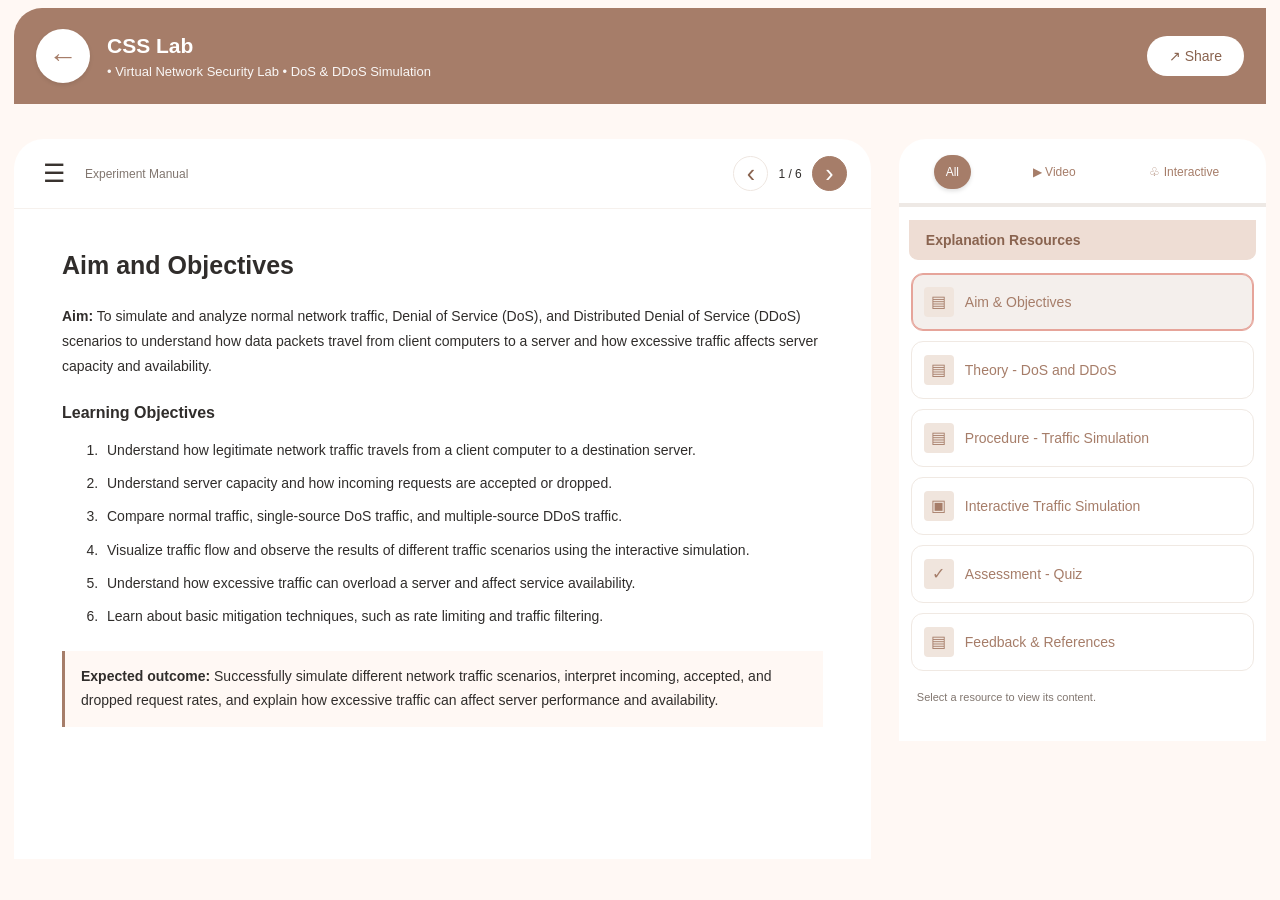
==== frontend/index.html @ 42a23e89 "feat: add DDoS protection simulation and backend testing suite" ====
<!DOCTYPE html>
<html lang="en">
<head>
    <meta charset="UTF-8">
    <meta name="viewport" content="width=device-width, initial-scale=1.0">
    <title>DoS & DDoS | Computer Science Lab Manual</title>
    <link rel="stylesheet" href="style.css">
    <script src="script.js" defer></script>
</head>
<body>
<header class="topbar">
    <button class="back-button" id="backButton" aria-label="Back">←</button>
    <div class="brand">
        <h1>CSS Lab</h1>
        <p>• Virtual Network Security Lab • DoS & DDoS Simulation</p>
    </div>
    <button class="share-button" id="shareButton">↗ Share</button>
</header>

<main class="workspace">
    <section class="viewer">
        <div class="toolbar">
            <button id="menuButton" class="tool-button" aria-label="Toggle contents">☰</button>
            <span class="viewer-label">Experiment Manual</span>
            <div class="toolbar-actions">
                <button id="prevButton" class="circle-button" aria-label="Previous resource">‹</button>
                <span id="pageNumber">1 / 6</span>
                <button id="nextButton" class="circle-button next" aria-label="Next resource">›</button>
            </div>
        </div>

        <div class="lesson-content" id="lessonContent">
            
                
<article class="lesson active" id="aim" data-title="Aim & Objectives">
    

    <h2>Aim and Objectives</h2>

    <p>
        <strong>Aim:</strong> To simulate and analyze normal network traffic,
        Denial of Service (DoS), and Distributed Denial of Service (DDoS)
        scenarios to understand how data packets travel from client computers
        to a server and how excessive traffic affects server capacity and
        availability.
    </p>

    <h3>Learning Objectives</h3>

    <ol>
        <li>
            Understand how legitimate network traffic travels from a client
            computer to a destination server.
        </li>
        <li>
            Understand server capacity and how incoming requests are accepted
            or dropped.
        </li>
        <li>
            Compare normal traffic, single-source DoS traffic, and
            multiple-source DDoS traffic.
        </li>
        <li>
            Visualize traffic flow and observe the results of different
            traffic scenarios using the interactive simulation.
        </li>
        <li>
            Understand how excessive traffic can overload a server and affect
            service availability.
        </li>
        <li>
            Learn about basic mitigation techniques, such as rate limiting
            and traffic filtering.
        </li>
    </ol>

    <div class="info-box">
        <strong>Expected outcome:</strong>
        Successfully simulate different network traffic scenarios, interpret
        incoming, accepted, and dropped request rates, and explain how
        excessive traffic can affect server performance and availability.
    </div>
</article>


           
<article class="lesson" id="theory" data-title="Theory">
    <p class="section-label">EXPERIMENT 02</p>
    <h2>Theory</h2>

    <h3>1. Network Traffic and Server Capacity</h3>
    <p>
        Network traffic refers to the data and requests exchanged between
        devices over a network. In this experiment, a client computer sends
        requests to a destination server. The server processes incoming
        requests according to its available capacity, measured in requests
        per second (req/sec).
    </p>

    <h3>2. Normal Traffic</h3>
    <p>
        Normal traffic consists of legitimate requests sent by users or client
        devices. These requests travel through the network to the destination
        server. When the incoming request rate remains within the server's
        configured capacity, all requests are accepted in this simplified
        model.
    </p>

    <h3>3. Denial of Service (DoS)</h3>
    <p>
        A Denial of Service (DoS) scenario involves a single simulated source
        generating excessive requests towards a target server. When legitimate
        and attack traffic exceed the server's capacity, some requests are
        dropped. This can reduce the availability of services for legitimate
        users.
    </p>

    <h3>4. Distributed Denial of Service (DDoS)</h3>
    <p>
        A Distributed Denial of Service (DDoS) scenario involves multiple
        sources sending requests towards the same target server. Their
        combined traffic can overwhelm the server's available capacity.
        Unlike the single-source DoS scenario, the traffic originates from
        several simulated sources.
    </p>

    <h3>5. Traffic Flow in the Simulation</h3>
    <p>
        The visual simulation represents traffic moving from client devices
        towards a destination server. In the normal scenario, legitimate
        traffic travels through the network switch to the server. In the DoS
        and DDoS scenarios, additional simulated traffic is introduced to
        demonstrate how the server handles the combined request load.
    </p>

    <h3>6. Traffic Calculation</h3>
    <p>
        The simulation uses the following formulas to calculate the server's
        response to incoming traffic:
    </p>

    <div class="formula">
        Incoming Traffic = Legitimate Traffic + Attack Traffic
    </div>

    <div class="formula">
        Accepted Requests = min(Incoming Traffic, Server Capacity)
    </div>

    <div class="formula">
        Dropped Requests = Incoming Traffic − Accepted Requests
    </div>

    <h3>7. Example Calculation</h3>
    <p>
        Suppose legitimate traffic is 20 requests/sec, attack traffic is
        120 requests/sec, and server capacity is 100 requests/sec.
    </p>

    <div class="formula">
        Incoming = 20 + 120 = 140 requests/sec
    </div>

    <div class="formula">
        Accepted = min(140, 100) = 100 requests/sec
    </div>

    <div class="formula">
        Dropped = 140 − 100 = 40 requests/sec
    </div>

    <div class="info-box">
        <strong>Observation:</strong>
        When incoming traffic exceeds the configured server capacity,
        the model accepts requests up to that capacity and drops the
        remaining requests. This illustrates how excessive traffic can
        affect service availability.
    </div>

    <p class="muted">
        This is an educational mathematical and visual simulation. It does
        not transmit real network packets or generate actual DoS/DDoS attacks.
    </p>
</article>

           
<article class="lesson" id="procedure" data-title="Procedure">
    <p class="section-label">EXPERIMENT 03</p>
    <h2>Procedure</h2>

    <h3>Steps to Perform the Experiment</h3>

    <ol>
        <li>
            Open the Interactive Simulation section of the virtual lab.
        </li>
        <li>
            Enter the legitimate traffic rate and server capacity in
            requests per second.
        </li>
        <li>
            Select a scenario: Normal, DoS, or DDoS.
        </li>
        <li>
            For DoS, configure the attack request rate. For DDoS, configure
            the number of simulated sources and the request rate per source.
        </li>
        <li>
            Click <strong>Run Simulation</strong> to execute the selected
            scenario.
        </li>
        <li>
            Observe the visual representation of traffic travelling from
            the client or simulated sources towards the destination server.
        </li>
        <li>
            Examine the incoming, accepted, and dropped request rates,
            along with the server status and capacity.
        </li>
        <li>
            Repeat the experiment with different input values and compare
            the results for all three scenarios.
        </li>
        <li>
            Complete the assessment to check your understanding of network
            traffic and server capacity.
        </li>
    </ol>

    <div class="info-box">
        <strong>Suggested starting values:</strong>
        Set legitimate traffic to 20 requests/sec and server capacity to
        100 requests/sec. For Normal traffic, the expected result is
        20 incoming, 20 accepted, and 0 dropped requests per second.
    </div>

    <h3>Expected Results</h3>

    <ul>
        <li>
            <strong>Normal:</strong> When incoming traffic is within capacity,
            all requests are accepted.
        </li>
        <li>
            <strong>DoS:</strong> Additional traffic from one simulated
            source may exceed capacity, causing requests to be dropped.
        </li>
        <li>
            <strong>DDoS:</strong> Traffic from multiple simulated sources
            is combined and may exceed the server's capacity.
        </li>
    </ul>

    <p class="muted">
        Note: This procedure uses a mathematical and visual simulation.
        It does not generate real attack traffic or transmit actual packets
        between physical computers.
    </p>
</article>

              


            
            <article class="lesson" id="simulation" data-title="Interactive Simulation">
                
                <h2>Interactive Simulation</h2>
                <p>Change the inputs, select a scenario and observe how
                the traffic load affects the server.</p>

                <div class="input-grid">
                    <label>Legitimate traffic (req/sec)
                        <input id="legitimateRate" type="number" min="0"
                               max="100000" value="20">
                    </label>
                    <label>Server capacity (req/sec)
                        <input id="capacity" type="number" min="1"
                               max="100000" value="100">
                    </label>
                    <label>DoS attack rate (req/sec)
                        <input id="dosRate" type="number" min="0"
                               max="100000" value="120">
                    </label>
                    <label>DDoS source count
                        <input id="attackerCount" type="number" min="0"
                               max="1000" value="5">
                    </label>
                    <label>Rate per source (req/sec)
                        <input id="ratePerSource" type="number" min="0"
                               max="100000" value="40">
                    </label>
                    <label id="protectionLabel">Rate Limit Protection
                        <span style="display:flex; align-items:center; gap:8px; margin-top:8px;">
                            <input id="protectionEnabled" type="checkbox" style="width:auto; cursor:pointer;">
                            <span style="font-size:12px; font-weight:normal;">Enable per-source filter</span>
                        </span>
                    </label>
                    <label id="perSourceLimitGroup" style="display:none;">Per-source limit (req/sec)
                        <input id="perSourceLimit" type="number" min="0"
                               max="100000" value="10">
                    </label>
                </div>

                <p class="field-heading">Choose a scenario</p>
                <div class="scenario-buttons">
                    <button class="scenario active" data-scenario="normal">Normal</button>
                    <button class="scenario" data-scenario="dos">DoS</button>
                    <button class="scenario" data-scenario="ddos">DDoS</button>
                </div>

                <button id="runSimulation" class="primary-button">
                    Run Simulation
                </button>
                <p id="message" class="message" role="status" aria-live="polite">
                    Ready to run the simulation.
                </p>

                <div class="result-grid">
                    <div class="result-card">
                        <p>Incoming</p>
                        <strong id="incoming">20</strong>
                        <small>requests/sec</small>
                    </div>
                    <div class="result-card">
                        <p>Accepted</p>
                        <strong id="accepted">20</strong>
                        <small>requests/sec</small>
                    </div>
                    <div class="result-card">
                        <p>Dropped</p>
                        <strong id="dropped">0</strong>
                        <small>requests/sec</small>
                    </div>
                    <div class="result-card" id="blockedCard">
                        <p>Blocked</p>
                        <strong id="blocked">0</strong>
                        <small>requests/sec</small>
                    </div>
                </div>

                <div class="status-line">
                    <span>Server status</span>
                    <strong id="status" class="status normal">Normal</strong>
                </div>

                <div class="chart-row">
                    <span>Incoming</span>
                    <div class="bar-track"><div id="incomingBar" class="bar incoming-bar"></div></div>
                    <strong id="incomingLabel">20</strong>
                </div>
                <div class="chart-row">
                    <span>Accepted</span>
                    <div class="bar-track"><div id="acceptedBar" class="bar accepted-bar"></div></div>
                    <strong id="acceptedLabel">20</strong>
                </div>
                <div class="chart-row">
                    <span>Dropped</span>
                    <div class="bar-track"><div id="droppedBar" class="bar dropped-bar"></div></div>
                    <strong id="droppedLabel">0</strong>
                </div>
                <div class="chart-row" id="blockedChartRow">
                    <span>Blocked</span>
                    <div class="bar-track"><div id="blockedBar" class="bar blocked-bar"></div></div>
                    <strong id="blockedLabel">0</strong>
                </div>

                <div id="explanation" class="info-box">
                    All incoming requests fit within the configured capacity.
                </div>
                
<div class="traffic-visualization" id="trafficVisualization" hidden>
    <div class="traffic-visual-heading">
        <div>
            <h3 id="visualTitle">Normal Traffic: Client-to-Server Transfer</h3>
            <p id="visualDescription">Run the simulation to visualize the traffic flow.</p>
        </div>
        <span class="visual-live-label">SIMULATION OUTPUT</span>
    </div>

    <div class="traffic-topology" id="trafficTopology" aria-live="polite"></div>

    <div class="visual-metrics">
        <div>
            <span>Incoming</span>
            <strong id="visualIncoming">0</strong>
            <small>requests/sec</small>
        </div>
        <div>
            <span>Accepted</span>
            <strong id="visualAccepted">0</strong>
            <small>requests/sec</small>
        </div>
        <div>
            <span>Dropped</span>
            <strong id="visualDropped">0</strong>
            <small>requests/sec</small>
        </div>
        <div>
            <span>Blocked</span>
            <strong id="visualBlocked">0</strong>
            <small>requests/sec</small>
        </div>
        <div>
            <span>Capacity</span>
            <strong id="visualCapacity">0</strong>
            <small>requests/sec</small>
        </div>
    </div>

    <p class="visual-status" id="visualStatus" role="status">
        Run the simulation to see the results.
    </p>
</div>

                <p class="muted">Educational simulation only. No real attack
                traffic is generated. Attack settings are illustrative sample data.</p>
            </article>

            <article class="lesson" id="assessment" data-title="Assessment">
                
                <h2>Assessment</h2>
                <p>Answer all three questions and submit your responses.</p>

                
<form id="quizForm">
    <fieldset>
        <legend>1. What happens when incoming traffic exceeds server capacity?</legend>
        <label><input type="radio" name="q1" value="a" required> All requests are accepted</label>
        <label><input type="radio" name="q1" value="b"> Some requests are dropped</label>
        <label><input type="radio" name="q1" value="c"> Capacity automatically doubles</label>
    </fieldset>

    <fieldset>
        <legend>2. What distinguishes DDoS from a single-source DoS?</legend>
        <label><input type="radio" name="q2" value="a" required> It never affects capacity</label>
        <label><input type="radio" name="q2" value="b"> Traffic comes from multiple sources</label>
        <label><input type="radio" name="q2" value="c"> It always has zero dropped requests</label>
    </fieldset>

    <fieldset>
        <legend>3. Incoming traffic is 140 req/sec and capacity is 100 req/sec. How many requests are dropped?</legend>
        <label><input type="radio" name="q3" value="a" required> 100</label>
        <label><input type="radio" name="q3" value="b"> 40</label>
        <label><input type="radio" name="q3" value="c"> 240</label>
    </fieldset>

    <fieldset>
        <legend>4. What is normal network traffic?</legend>
        <label><input type="radio" name="q4" value="a" required> Legitimate requests sent by users or client devices</label>
        <label><input type="radio" name="q4" value="b"> Traffic generated only by attackers</label>
        <label><input type="radio" name="q4" value="c"> Traffic that always overloads a server</label>
    </fieldset>

    <fieldset>
        <legend>5. In a DoS scenario, how many attack sources are simulated?</legend>
        <label><input type="radio" name="q5" value="a" required> Multiple independent sources</label>
        <label><input type="radio" name="q5" value="b"> No attack sources</label>
        <label><input type="radio" name="q5" value="c"> One attack source</label>
    </fieldset>

    <fieldset>
        <legend>6. What does server capacity represent in this experiment?</legend>
        <label><input type="radio" name="q6" value="a" required> The number of computers in the network</label>
        <label><input type="radio" name="q6" value="b"> The maximum request rate the model can accept</label>
        <label><input type="radio" name="q6" value="c"> The number of attack sources</label>
    </fieldset>

    <fieldset>
        <legend>7. Legitimate traffic is 30 req/sec, attack traffic is 50 req/sec, and capacity is 100 req/sec. How many requests are accepted?</legend>
        <label><input type="radio" name="q7" value="a" required> 50</label>
        <label><input type="radio" name="q7" value="b"> 80</label>
        <label><input type="radio" name="q7" value="c"> 100</label>
    </fieldset>

    <fieldset>
        <legend>8. Five simulated DDoS sources each generate 40 req/sec. What is their combined attack traffic?</legend>
        <label><input type="radio" name="q8" value="a" required> 45 req/sec</label>
        <label><input type="radio" name="q8" value="b"> 200 req/sec</label>
        <label><input type="radio" name="q8" value="c"> 40 req/sec</label>
    </fieldset>

    <fieldset>
        <legend>9. What is the purpose of rate limiting?</legend>
        <label><input type="radio" name="q9" value="a" required> To restrict requests to a configured rate</label>
        <label><input type="radio" name="q9" value="b"> To increase every request rate without limits</label>
        <label><input type="radio" name="q9" value="c"> To create more attack sources</label>
    </fieldset>

    <fieldset>
        <legend>10. What does the visual simulation demonstrate?</legend>
        <label><input type="radio" name="q10" value="a" required> Real attacks against an external server</label>
        <label><input type="radio" name="q10" value="b"> Actual packet transmission between physical computers</label>
        <label><input type="radio" name="q10" value="c"> A simulated representation of traffic flow and server capacity</label>
    </fieldset>

    <button class="primary-button" type="submit">Submit Assessment</button>
</form>

<p id="quizResult" class="message" role="status" aria-live="polite"></p>
</article>


            
<article class="lesson" id="feedback" data-title="Feedback & References">
    <p class="section-label">EXPERIMENT 06</p>
    <h2>Feedback and References</h2>

    <p>
        Share your experience with this virtual lab. Your feedback can help
        identify areas for improvement in the content, interface, and simulation.
    </p>

    <form id="feedbackForm">
        <label for="rating">How would you rate this experiment?</label>
        <select id="rating" name="rating" required>
            <option value="">Choose a rating</option>
            <option value="5">5 — Very useful</option>
            <option value="4">4 — Useful</option>
            <option value="3">3 — Average</option>
            <option value="2">2 — Needs improvement</option>
            <option value="1">1 — Not useful</option>
        </select>

        <label for="feedbackCategory">What would you like to give feedback about?</label>
        <select id="feedbackCategory" name="feedbackCategory">
            <option value="overall">Overall experience</option>
            <option value="content">Theory and learning content</option>
            <option value="simulation">Interactive simulation</option>
            <option value="interface">Website interface and navigation</option>
            <option value="assessment">Assessment and quiz</option>
        </select>

        <label for="comments">Comments or suggestions</label>
        <textarea
            id="comments"
            name="comments"
            rows="4"
            maxlength="1000"
            placeholder="Tell us what worked well or what could be improved..."
        ></textarea>

        <button class="primary-button" type="submit">
            Submit Feedback
        </button>
    </form>

    <p id="feedbackResult" class="message" role="status" aria-live="polite"></p>

    <h3>References</h3>
    <ul>
        <li>Virtual Lab Development Guidelines, CSS TH ISE, October 2026.</li>
        <li>Simulation formulas and expected outputs documented in this module.</li>
        <li>
            <a href="https://www.cloudflare.com/learning/ddos/what-is-a-ddos-attack/"
               target="_blank" rel="noopener noreferrer">
                Cloudflare Learning Center — What is a DDoS attack?
            </a>
        </li>
        <li>
            <a href="https://www.cloudflare.com/learning/bots/what-is-rate-limiting/"
               target="_blank" rel="noopener noreferrer">
                Cloudflare Learning Center — What is rate limiting?
            </a>
        </li>
    </ul>

    <p class="muted">
        Feedback is demonstrated locally in your browser and is not permanently
        stored or sent to a server.
    </p>
</article>

        </div>
    </section>

    <aside class="resources" id="resourcesPanel">
        <div class="resource-tabs">
            <button class="resource-tab active" data-tab="all">All</button>
            <button class="resource-tab" data-tab="video">▶ Video</button>
            <button class="resource-tab" data-tab="interactive">♧ Interactive</button>
        </div>
        <div class="resource-heading">Explanation Resources</div>
        <div id="resourceList" class="resource-list"></div>
        <p class="resource-note">Select a resource to view its content.</p>
    </aside>
</main>
</body>
</html>
---- frontend/style.css ----
:root {
    --brown: #a67d69;
    --brown-dark: #89634f;
    --cream: #fff8f4;
    --cream-deep: #eeddd4;
    --white: #ffffff;
    --text: #302d2b;
    --muted: #81766f;
    --border: #eee6e0;
    --selected: #f4efec;
}

* { box-sizing: border-box; }

html { scroll-behavior: smooth; }

body {
    margin: 0;
    background: var(--cream);
    color: var(--text);
    font-family: Arial, Helvetica, sans-serif;
    font-size: 14px;
}

button, input, select, textarea { font: inherit; }
button { cursor: pointer; }
button:focus-visible, a:focus-visible, input:focus-visible,
select:focus-visible, textarea:focus-visible {
    outline: 2px solid var(--brown-dark);
    outline-offset: 2px;
}

.topbar {
    min-height: 96px;
    margin: 8px 14px 0;
    padding: 15px 22px;
    border-radius: 28px 0 0 0;
    background: var(--brown);
    color: white;
    display: flex;
    align-items: center;
    gap: 17px;
}

.back-button {
    flex-shrink: 0;
    width: 54px;
    height: 54px;
    border: 0;
    border-radius: 50%;
    background: white;
    color: var(--brown);
    font-size: 29px;
    box-shadow: 0 2px 4px #00000018;
}

.brand { flex: 1; min-width: 0; }
.brand h1 { margin: 0 0 6px; font-size: 21px; }
.brand p { margin: 0; font-size: 13px; opacity: .94; }

.share-button {
    border: 0;
    border-radius: 24px;
    padding: 12px 22px;
    background: white;
    color: var(--brown-dark);
    white-space: nowrap;
}

.workspace {
    display: grid;
    grid-template-columns: minmax(0, 2.1fr) minmax(270px, .9fr);
    gap: 28px;
    padding: 35px 14px 20px;
    align-items: start;
}

.viewer {
    min-width: 0;
    background: white;
    border-radius: 30px 30px 0 0;
    overflow: hidden;
}

.toolbar {
    min-height: 70px;
    display: flex;
    align-items: center;
    gap: 15px;
    padding: 12px 24px;
    border-bottom: 1px solid #f6f1ed;
}

.tool-button {
    border: 0;
    background: white;
    font-size: 25px;
    color: #39332f;
    padding: 5px;
}

.viewer-label {
    flex: 1;
    font-size: 12px;
    color: var(--muted);
}

.toolbar-actions {
    display: flex;
    align-items: center;
    gap: 10px;
    font-size: 12px;
}

.circle-button {
    width: 35px;
    height: 35px;
    border: 1px solid var(--border);
    background: white;
    color: var(--brown-dark);
    border-radius: 50%;
    font-size: 25px;
    line-height: 1;
}

.circle-button.next {
    color: white;
    background: var(--brown);
    border-color: var(--brown);
}

.lesson-content {
    padding: 28px clamp(20px, 4vw, 48px) 45px;
    min-height: 650px;
}

.lesson { display: none; }
.lesson.active { display: block; }

.section-label {
    margin-top: 4px;
    color: var(--brown);
    font-size: 10px;
    letter-spacing: 1.6px;
    font-weight: bold;
}

.lesson h2 {
    font-size: 25px;
    line-height: 1.3;
    margin: 12px 0 22px;
}

.lesson h3 {
    font-size: 16px;
    margin-top: 25px;
}

.lesson p, .lesson li {
    line-height: 1.8;
    font-size: 14px;
}

.lesson li { padding-left: 5px; margin: 8px 0; }

.formula {
    padding: 13px 15px;
    margin: 12px 0;
    border-left: 3px solid var(--brown);
    border-radius: 4px;
    background: var(--cream);
    overflow-wrap: anywhere;
}

.info-box {
    background: var(--cream);
    border-left: 3px solid var(--brown);
    padding: 14px 16px;
    margin: 22px 0;
    line-height: 1.7;
}

.muted, .message {
    color: var(--muted);
    font-size: 12px;
    line-height: 1.6;
}

.input-grid {
    display: grid;
    grid-template-columns: repeat(2, minmax(0, 1fr));
    gap: 14px;
    margin: 20px 0;
}

.input-grid label, #feedbackForm label {
    display: flex;
    flex-direction: column;
    gap: 7px;
    font-size: 12px;
    font-weight: 600;
}

input[type="number"], select, textarea {
    width: 100%;
    min-width: 0;
    border: 1px solid var(--border);
    border-radius: 6px;
    padding: 10px;
    background: white;
    color: var(--text);
}

.field-heading { font-weight: bold; margin-top: 22px; }

.scenario-buttons {
    display: flex;
    flex-wrap: wrap;
    gap: 9px;
}

.scenario {
    padding: 10px 17px;
    border: 1px solid var(--border);
    border-radius: 7px;
    background: white;
}

.scenario.active {
    background: var(--cream-deep);
    border-color: var(--brown);
    color: var(--brown-dark);
}

.primary-button {
    display: block;
    width: 100%;
    padding: 13px 18px;
    margin-top: 18px;
    border: 0;
    border-radius: 7px;
    background: var(--brown);
    color: white;
    font-weight: bold;
}

.primary-button:hover { background: var(--brown-dark); }

.result-grid {
    display: grid;
    grid-template-columns: repeat(auto-fit, minmax(130px, 1fr));
    gap: 10px;
    margin: 25px 0;
}

.result-card {
    min-width: 0;
    padding: 13px;
    background: #fffaf7;
    border: 1px solid var(--border);
    border-radius: 9px;
}

.result-card p { color: var(--muted); font-size: 11px; margin: 0 0 8px; }
.result-card strong { display: block; font-size: clamp(20px, 3vw, 29px); overflow-wrap: anywhere; }
.result-card small { color: var(--muted); font-size: 10px; }

.status-line {
    display: flex;
    align-items: center;
    justify-content: space-between;
    gap: 12px;
    margin: 20px 0;
}

.status {
    padding: 6px 12px;
    border-radius: 20px;
    font-size: 11px;
    background: #eee9e5;
}
.status.normal { color: #456c50; background: #e7efe8; }
.status.overloaded { color: #984f43; background: #f6e5e1; }

.chart-row {
    display: grid;
    grid-template-columns: 64px minmax(0, 1fr) 35px;
    align-items: center;
    gap: 9px;
    margin: 20px 0;
    font-size: 11px;
}
.chart-row strong { text-align: right; }

.bar-track {
    height: 12px;
    background: #f0eae5;
    border-radius: 12px;
    overflow: hidden;
}
.bar { width: 0; height: 100%; transition: width .3s ease; }
.incoming-bar { background: #b28a73; }
.accepted-bar { background: #78917a; }
.dropped-bar { background: #c58b7c; }
.blocked-bar { background: #d97706; }

fieldset {
    border: 1px solid var(--border);
    border-radius: 8px;
    margin: 18px 0;
    padding: 14px;
}
legend { font-weight: bold; line-height: 1.6; }
fieldset label {
    display: flex;
    gap: 9px;
    margin: 12px 0;
    line-height: 1.6;
}

#feedbackForm { display: grid; gap: 16px; }
#feedbackForm .primary-button { margin-top: 0; }

.resources {
    position: sticky;
    top: 12px;
    min-width: 0;
    padding: 16px 0;
    background: white;
    border-radius: 27px 27px 0 0;
}

.resource-tabs {
    display: flex;
    align-items: center;
    justify-content: space-around;
    gap: 4px;
    padding: 0 12px 14px;
    border-bottom: 4px solid #eee9e5;
}

.resource-tab {
    border: 0;
    background: transparent;
    color: var(--brown);
    padding: 10px 12px;
    border-radius: 22px;
    white-space: nowrap;
    font-size: 12px;
}

.resource-tab.active {
    background: var(--brown);
    color: white;
    box-shadow: 0 2px 4px #00000020;
}

.resource-heading {
    background: var(--cream-deep);
    color: var(--brown-dark);
    padding: 12px 17px;
    margin: 13px 10px;
    border-radius: 0 0 9px 9px;
    font-weight: bold;
}

.resource-list { padding: 0 12px; }

.resource-item {
    display: flex;
    align-items: center;
    gap: 11px;
    width: 100%;
    text-align: left;
    padding: 13px 12px;
    margin: 10px 0;
    border: 1px solid #f0e9e3;
    border-radius: 12px;
    background: white;
    color: var(--brown);
    line-height: 1.5;
}

.resource-item .resource-icon {
    display: grid;
    place-items: center;
    flex-shrink: 0;
    width: 30px;
    height: 30px;
    background: #f0e5dd;
    border-radius: 4px;
    font-size: 16px;
}

.resource-item.active {
    background: var(--selected);
    border-color: #e6a49a;
    box-shadow: inset 0 0 0 1px #e6a49a;
}

.resource-note {
    margin: 18px;
    color: var(--muted);
    font-size: 11px;
    line-height: 1.6;
}

body.menu-collapsed .workspace {
    grid-template-columns: minmax(0, 1fr);
}
body.menu-collapsed .resources { display: none; }

@media (max-width: 850px) {
    .workspace { grid-template-columns: minmax(0, 1fr); gap: 20px; }
    .resources { position: static; }
    .resource-list { display: grid; grid-template-columns: repeat(2, minmax(0, 1fr)); gap: 5px 10px; }
}

@media (max-width: 520px) {
    .topbar { margin: 5px 6px 0; padding: 12px; gap: 10px; }
    .back-button { width: 40px; height: 40px; font-size: 23px; }
    .brand h1 { font-size: 15px; }
    .brand p { font-size: 10px; }
    .share-button { padding: 9px; font-size: 11px; }
    .workspace { padding: 18px 6px; }
    .toolbar { padding: 10px 12px; gap: 8px; }
    .viewer-label { font-size: 10px; }
    .toolbar-actions { gap: 5px; }
    .lesson-content { padding: 22px 16px; }
    .lesson h2 { font-size: 22px; }
    .input-grid { grid-template-columns: 1fr; }
    .result-grid { gap: 6px; }
    .result-card { padding: 9px; }
    .resource-list { grid-template-columns: 1fr; }
}

@media (prefers-reduced-motion: reduce) {
    html { scroll-behavior: auto; }
    .bar { transition: none; }
}

/* Run-triggered traffic visualization */
.traffic-visualization[hidden] {
    display: none !important;
}

.traffic-visualization {
    margin: 24px 0;
    padding: 22px;
    border: 1px solid #eee6e0;
    border-radius: 14px;
    background: #fff;
    animation: visualReveal 0.35s ease-out;
}

@keyframes visualReveal {
    from {
        opacity: 0;
        transform: translateY(8px);
    }
    to {
        opacity: 1;
        transform: translateY(0);
    }
}

.traffic-visual-heading {
    display: flex;
    align-items: flex-start;
    justify-content: space-between;
    gap: 16px;
    margin-bottom: 20px;
}

.traffic-visual-heading h3 {
    margin: 0 0 7px;
    color: #302d2b;
}

.traffic-visual-heading p {
    margin: 0;
    color: #81766f;
    font-size: 14px;
    line-height: 1.5;
}

.visual-live-label {
    flex-shrink: 0;
    padding: 6px 9px;
    border-radius: 6px;
    background: #f4efec;
    color: #89634f;
    font-size: 10px;
    font-weight: 700;
    letter-spacing: 0.06em;
}

.traffic-topology {
    display: flex;
    flex-direction: column;
    gap: 14px;
    padding: 18px;
    background: #fff8f4;
    border-radius: 12px;
}

.topology-row {
    display: flex;
    align-items: center;
    justify-content: center;
    gap: 12px;
    flex-wrap: wrap;
}

.topology-node {
    min-width: 112px;
    padding: 12px 14px;
    text-align: center;
    border: 1px solid #ead8cd;
    border-radius: 11px;
    background: #fff;
    color: #302d2b;
}

.topology-node .node-icon {
    display: block;
    font-size: 25px;
    margin-bottom: 5px;
}

.topology-node strong {
    display: block;
    font-size: 13px;
}

.topology-node small {
    display: block;
    margin-top: 5px;
    color: #81766f;
    font-size: 11px;
}

.topology-arrow {
    display: flex;
    align-items: center;
    justify-content: center;
    gap: 6px;
    color: #89634f;
    font-size: 12px;
    min-width: 60px;
}

.arrow-line {
    width: 45px;
    height: 3px;
    background: #d8c3b7;
    position: relative;
    border-radius: 4px;
}

.arrow-line::after {
    content: "";
    position: absolute;
    right: -1px;
    top: -4px;
    border-left: 8px solid #a67d69;
    border-top: 5px solid transparent;
    border-bottom: 5px solid transparent;
}

.moving-packet {
    position: absolute;
    left: 0;
    top: -4px;
    width: 10px;
    height: 10px;
    border-radius: 50%;
    background: #a67d69;
    opacity: 0;
}

.traffic-visualization.is-running .moving-packet {
    animation: movePacket 1s ease-in-out infinite;
}

@keyframes movePacket {
    0% {
        left: 0;
        opacity: 0;
    }
    20% {
        opacity: 1;
    }
    80% {
        opacity: 1;
    }
    100% {
        left: calc(100% - 10px);
        opacity: 0;
    }
}

.visual-metrics {
    display: grid;
    grid-template-columns: repeat(4, minmax(0, 1fr));
    gap: 10px;
    margin-top: 16px;
}

.visual-metrics > div {
    display: flex;
    flex-direction: column;
    gap: 5px;
    padding: 13px;
    background: #fffaf7;
    border: 1px solid #eee6e0;
    border-radius: 9px;
}

.visual-metrics span,
.visual-metrics small {
    color: #81766f;
    font-size: 12px;
}

.visual-metrics strong {
    color: #302d2b;
    font-size: 24px;
}

.visual-status {
    margin: 14px 0 0;
    padding: 12px 14px;
    border-left: 3px solid #a67d69;
    background: #fff8f4;
    color: #62564f;
    font-size: 13px;
    line-height: 1.5;
}

.topology-node.dropped-node {
    border-color: #c98b7d;
    background: #fff5f3;
}

.topology-node.server-node {
    border-color: #a67d69;
}

.arrow-line .moving-packet {
    position: absolute;
}
/* Quiz answer review */
#quizForm label.answer-correct {
    color: #2f6842;
    background: #eaf4ec;
    border: 1px solid #8db99a;
    border-radius: 6px;
    padding: 10px;
}

#quizForm label.answer-wrong {
    color: #a13f35;
    background: #fbeceb;
    border: 1px solid #d99b95;
    border-radius: 6px;
    padding: 10px;
}

.answer-feedback {
    display: block;
    margin-top: 5px;
    font-weight: bold;
}

@media (max-width: 650px) {
    .traffic-visual-heading {
        flex-direction: column;
    }

    .visual-metrics {
        grid-template-columns: repeat(2, minmax(0, 1fr));
    }

    .topology-row {
        flex-direction: column;
    }

    .topology-arrow {
        flex-direction: column;
    }

    .arrow-line {
        transform: rotate(90deg);
        margin: 10px 0;
    }
}
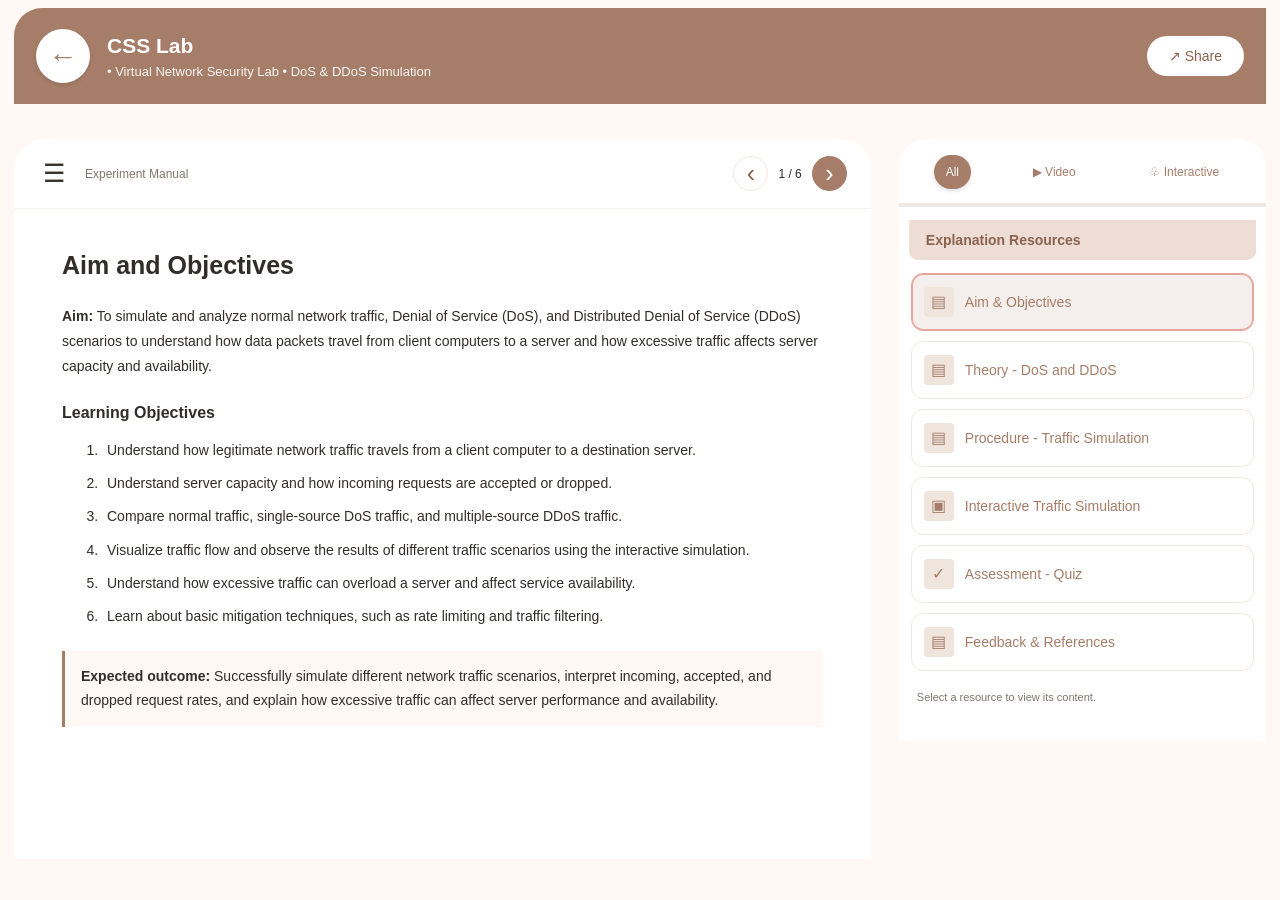
==== commit 234ba8d4: "Add live visualization for normal DoS and DDoS traffic" ====
--- a/frontend/index.html
+++ b/frontend/index.html
@@ -266,29 +266,35 @@
             <article class="lesson" id="simulation" data-title="Interactive Simulation">
                 
                 <h2>Interactive Simulation</h2>
-                <p>Change the inputs, select a scenario and observe how
-                the traffic load affects the server.</p>
+                <p>Change the inputs, select a scenario and press
+                <strong>Run Simulation</strong>. While the simulation is running,
+                any valid change you make updates the live demonstration automatically.</p>
 
                 <div class="input-grid">
-                    <label>Legitimate traffic (req/sec)
-                        <input id="legitimateRate" type="number" min="0"
-                               max="100000" value="20">
-                    </label>
-                    <label>Server capacity (req/sec)
-                        <input id="capacity" type="number" min="1"
-                               max="100000" value="100">
-                    </label>
-                    <label>DoS attack rate (req/sec)
-                        <input id="dosRate" type="number" min="0"
-                               max="100000" value="120">
-                    </label>
-                    <label>DDoS source count
-                        <input id="attackerCount" type="number" min="0"
-                               max="1000" value="5">
-                    </label>
-                    <label>Rate per source (req/sec)
-                        <input id="ratePerSource" type="number" min="0"
-                               max="100000" value="40">
+                    <label data-used-in="normal dos ddos">Legitimate traffic (req/sec)
+                        <input id="legitimateRate" type="number" min="0" step="1"
+                               max="100000" value="20" inputmode="numeric">
+                        <small class="field-hint">Requests per second sent by real users.</small>
+                    </label>
+                    <label data-used-in="normal dos ddos">Server capacity (req/sec)
+                        <input id="capacity" type="number" min="1" step="1"
+                               max="100000" value="100" inputmode="numeric">
+                        <small class="field-hint">Requests the server can process each second.</small>
+                    </label>
+                    <label data-used-in="dos">DoS attack rate (req/sec)
+                        <input id="dosRate" type="number" min="0" step="1"
+                               max="100000" value="120" inputmode="numeric">
+                        <small class="field-hint">DoS only: one attacking source sends this many req/sec.</small>
+                    </label>
+                    <label data-used-in="ddos">DDoS source count
+                        <input id="attackerCount" type="number" min="0" step="1"
+                               max="1000" value="5" inputmode="numeric">
+                        <small class="field-hint">DDoS only: number of attacking sources (whole number).</small>
+                    </label>
+                    <label data-used-in="ddos">Rate per source (req/sec)
+                        <input id="ratePerSource" type="number" min="0" step="1"
+                               max="100000" value="40" inputmode="numeric">
+                        <small class="field-hint">DDoS only: requests per second from each attacking source.</small>
                     </label>
                     <label id="protectionLabel">Rate Limit Protection
                         <span style="display:flex; align-items:center; gap:8px; margin-top:8px;">
@@ -297,8 +303,11 @@
                         </span>
                     </label>
                     <label id="perSourceLimitGroup" style="display:none;">Per-source limit (req/sec)
-                        <input id="perSourceLimit" type="number" min="0"
-                               max="100000" value="10">
+                        <input id="perSourceLimit" type="number" min="0" step="1"
+                               max="100000" value="10" inputmode="numeric">
+                        <small class="field-hint">Each source may send at most this many req/sec;
+                        anything above it is blocked. The rule only counts requests per
+                        source &mdash; it cannot tell which requests are malicious.</small>
                     </label>
                 </div>
 
@@ -312,9 +321,83 @@
                 <button id="runSimulation" class="primary-button">
                     Run Simulation
                 </button>
+
+                <div class="sim-controls" role="group" aria-label="Simulation playback controls">
+                    <button id="pauseButton" class="control-button" type="button" aria-pressed="false" disabled>&#9208; Pause</button>
+                    <button id="stepButton" class="control-button" type="button" disabled
+                            title="Advance one simulated second while paused">&#9197; Step 1 s</button>
+                    <button id="resetButton" class="control-button" type="button"
+                            title="Stop the simulation and restore the default values">&#8634; Reset</button>
+                    <label class="slow-toggle">
+                        <input id="slowMotion" type="checkbox">
+                        Slow animation (for explaining)
+                    </label>
+                    <span class="sim-clock" id="simClock">Simulation time: 0 s</span>
+                </div>
+
                 <p id="message" class="message" role="status" aria-live="polite">
                     Ready to run the simulation.
                 </p>
+
+                <section class="server-status-card" aria-labelledby="serverStatusHeading">
+                    <div class="status-card-header">
+                        <h3 id="serverStatusHeading">Server Status</h3>
+                        <div class="status-chips">
+                            <span class="chip scenario-chip" id="scenarioChip">Scenario: Normal</span>
+                            <span class="chip server-chip">Server:
+                                <strong id="status" class="status normal">Within capacity</strong>
+                            </span>
+                        </div>
+                    </div>
+
+                    <div class="scene-wrap" id="sceneWrap">
+                        <canvas id="trafficCanvas" role="img"
+                                aria-label="Live traffic diagram"></canvas>
+                        <div class="scene-overlay" id="sceneOverlay">
+                            Press <strong>Run Simulation</strong> to start the live demonstration.
+                        </div>
+                        <span class="paused-badge" id="pausedBadge" hidden>Paused</span>
+                    </div>
+                    <p class="scene-scale" id="sceneScale">
+                        Moving dots are representative requests, not one dot per request.
+                    </p>
+
+                    <ul class="legend" aria-label="Diagram legend">
+                        <li><span class="lg-dot legit" aria-hidden="true"></span>Legitimate request (round dot)</li>
+                        <li><span class="lg-dot attack" aria-hidden="true"></span>Attack request (diamond)</li>
+                        <li><span class="lg-path processed" aria-hidden="true"></span>To <strong>Processed</strong>: accepted by the server</li>
+                        <li><span class="lg-path dropped" aria-hidden="true"></span>To <strong>Dropped</strong>: over capacity</li>
+                        <li><span class="lg-path blocked" aria-hidden="true"></span>To <strong>Blocked</strong>: stopped by the protection rule</li>
+                    </ul>
+
+                    <div class="gauge-grid">
+                        <div class="gauge">
+                            <div class="gauge-head">
+                                <span>Processed load</span>
+                                <strong id="processedText">20 / 100 req/sec</strong>
+                            </div>
+                            <div class="gauge-track" aria-hidden="true">
+                                <div class="gauge-fill normal" id="processedFill"></div>
+                            </div>
+                            <small id="processedPct">20% of capacity in use (scale 0&ndash;100%)</small>
+                        </div>
+                        <div class="gauge">
+                            <div class="gauge-head">
+                                <span>Offered load (reaching the server)</span>
+                                <strong id="offeredText">20 req/sec &middot; 20%</strong>
+                            </div>
+                            <div class="gauge-track offered" aria-hidden="true">
+                                <div class="gauge-fill normal" id="offeredFill"></div>
+                                <span class="gauge-mark"><span>100%</span></span>
+                            </div>
+                            <small id="offeredNote">Scale 0&ndash;200% of capacity; the marker shows capacity.</small>
+                        </div>
+                    </div>
+
+                    <p class="status-summary" id="statusSummary">
+                        20 requests arrive each second. The server can process 100, so all 20 are processed.
+                    </p>
+                </section>
 
                 <div class="result-grid">
                     <div class="result-card">
@@ -323,7 +406,7 @@
                         <small>requests/sec</small>
                     </div>
                     <div class="result-card">
-                        <p>Accepted</p>
+                        <p>Accepted (processed)</p>
                         <strong id="accepted">20</strong>
                         <small>requests/sec</small>
                     </div>
@@ -337,81 +420,100 @@
                         <strong id="blocked">0</strong>
                         <small>requests/sec</small>
                     </div>
+                    <div class="result-card">
+                        <p>Legitimate processed</p>
+                        <strong id="legitServed">20</strong>
+                        <small id="legitServedNote">of 20 legitimate req/sec</small>
+                    </div>
                 </div>
-
-                <div class="status-line">
-                    <span>Server status</span>
-                    <strong id="status" class="status normal">Normal</strong>
+                <p class="equation" id="equationLine">20 incoming = 20 accepted + 0 dropped + 0 blocked</p>
+
+                <div class="bars-block">
+                    <div class="bars-head">
+                        <span>Request rates on one shared scale</span>
+                        <span id="barScaleLabel">Scale: 0 &ndash; 100 req/sec</span>
+                    </div>
+                    <div class="chart-row">
+                        <span>Incoming</span>
+                        <div class="bar-track"><div id="incomingBar" class="bar incoming-bar"></div><span class="cap-marker"></span></div>
+                        <strong id="incomingLabel">20</strong>
+                    </div>
+                    <div class="chart-row">
+                        <span>Accepted</span>
+                        <div class="bar-track"><div id="acceptedBar" class="bar accepted-bar"></div><span class="cap-marker"></span></div>
+                        <strong id="acceptedLabel">20</strong>
+                    </div>
+                    <div class="chart-row">
+                        <span>Dropped</span>
+                        <div class="bar-track"><div id="droppedBar" class="bar dropped-bar"></div><span class="cap-marker"></span></div>
+                        <strong id="droppedLabel">0</strong>
+                    </div>
+                    <div class="chart-row" id="blockedChartRow">
+                        <span>Blocked</span>
+                        <div class="bar-track"><div id="blockedBar" class="bar blocked-bar"></div><span class="cap-marker"></span></div>
+                        <strong id="blockedLabel">0</strong>
+                    </div>
+                    <div class="chart-row bar-axis" aria-hidden="true">
+                        <span></span>
+                        <div class="bar-axis-labels"><span>0</span><span id="barAxisMid">50</span><span id="barAxisMax">100</span></div>
+                        <span></span>
+                    </div>
+                    <p class="muted bars-note">The dashed line on each bar marks server capacity
+                    (<span id="barCapacityText">100</span> req/sec).</p>
                 </div>
 
-                <div class="chart-row">
-                    <span>Incoming</span>
-                    <div class="bar-track"><div id="incomingBar" class="bar incoming-bar"></div></div>
-                    <strong id="incomingLabel">20</strong>
+                <div class="info-box explain-box">
+                    <strong class="explain-title">What is happening?</strong>
+                    <p id="explanation">All incoming requests fit within the configured capacity.</p>
                 </div>
-                <div class="chart-row">
-                    <span>Accepted</span>
-                    <div class="bar-track"><div id="acceptedBar" class="bar accepted-bar"></div></div>
-                    <strong id="acceptedLabel">20</strong>
+
+                <section class="live-card" aria-labelledby="chartHeading">
+                    <div class="live-card-head">
+                        <h3 id="chartHeading">Live traffic chart</h3>
+                        <span class="muted">Last 60 simulated seconds</span>
+                    </div>
+                    <div class="chart-wrap" id="chartWrap">
+                        <canvas id="trafficChart" role="img"
+                                aria-label="Line chart of incoming, accepted, dropped and blocked requests per second over simulation time, with a dashed server capacity line."></canvas>
+                    </div>
+                    <ul class="legend chart-legend" aria-label="Chart legend">
+                        <li><span class="lg-line incoming" aria-hidden="true"></span>Incoming</li>
+                        <li><span class="lg-line accepted" aria-hidden="true"></span>Accepted</li>
+                        <li><span class="lg-line dropped" aria-hidden="true"></span>Dropped</li>
+                        <li><span class="lg-line blocked" aria-hidden="true"></span>Blocked</li>
+                        <li><span class="lg-line capacity" aria-hidden="true"></span>Server capacity (dashed)</li>
+                    </ul>
+                </section>
+
+                <div class="live-grid">
+                    <section class="live-card" aria-labelledby="logHeading">
+                        <div class="live-card-head">
+                            <h3 id="logHeading">Event log</h3>
+                            <span class="muted">Newest first</span>
+                        </div>
+                        <ol class="event-log" id="eventLog" aria-live="polite"></ol>
+                    </section>
+
+                    <section class="live-card" aria-labelledby="termsHeading">
+                        <div class="live-card-head">
+                            <h3 id="termsHeading">Key terms</h3>
+                        </div>
+                        <dl class="glossary">
+                            <dt>Request</dt>
+                            <dd>A message asking the server to do something, such as load a page.</dd>
+                            <dt>Capacity</dt>
+                            <dd>The number of requests the server can process each second.</dd>
+                            <dt>Accepted</dt>
+                            <dd>Requests the server processed &mdash; including attack requests that were not blocked.</dd>
+                            <dt>Dropped</dt>
+                            <dd>Requests not processed because capacity is exceeded.</dd>
+                            <dt>Blocked</dt>
+                            <dd>Requests rejected by the protection rule before reaching the server.</dd>
+                            <dt>Offered load</dt>
+                            <dd>Traffic reaching the server compared with its capacity. It can go above 100%.</dd>
+                        </dl>
+                    </section>
                 </div>
-                <div class="chart-row">
-                    <span>Dropped</span>
-                    <div class="bar-track"><div id="droppedBar" class="bar dropped-bar"></div></div>
-                    <strong id="droppedLabel">0</strong>
-                </div>
-                <div class="chart-row" id="blockedChartRow">
-                    <span>Blocked</span>
-                    <div class="bar-track"><div id="blockedBar" class="bar blocked-bar"></div></div>
-                    <strong id="blockedLabel">0</strong>
-                </div>
-
-                <div id="explanation" class="info-box">
-                    All incoming requests fit within the configured capacity.
-                </div>
-                
-<div class="traffic-visualization" id="trafficVisualization" hidden>
-    <div class="traffic-visual-heading">
-        <div>
-            <h3 id="visualTitle">Normal Traffic: Client-to-Server Transfer</h3>
-            <p id="visualDescription">Run the simulation to visualize the traffic flow.</p>
-        </div>
-        <span class="visual-live-label">SIMULATION OUTPUT</span>
-    </div>
-
-    <div class="traffic-topology" id="trafficTopology" aria-live="polite"></div>
-
-    <div class="visual-metrics">
-        <div>
-            <span>Incoming</span>
-            <strong id="visualIncoming">0</strong>
-            <small>requests/sec</small>
-        </div>
-        <div>
-            <span>Accepted</span>
-            <strong id="visualAccepted">0</strong>
-            <small>requests/sec</small>
-        </div>
-        <div>
-            <span>Dropped</span>
-            <strong id="visualDropped">0</strong>
-            <small>requests/sec</small>
-        </div>
-        <div>
-            <span>Blocked</span>
-            <strong id="visualBlocked">0</strong>
-            <small>requests/sec</small>
-        </div>
-        <div>
-            <span>Capacity</span>
-            <strong id="visualCapacity">0</strong>
-            <small>requests/sec</small>
-        </div>
-    </div>
-
-    <p class="visual-status" id="visualStatus" role="status">
-        Run the simulation to see the results.
-    </p>
-</div>
 
                 <p class="muted">Educational simulation only. No real attack
                 traffic is generated. Attack settings are illustrative sample data.</p>
--- a/frontend/style.css
+++ b/frontend/style.css
@@ -696,3 +696,628 @@
         margin: 10px 0;
     }
 }
+
+
+/* ==========================================
+   LIVE TRAFFIC SIMULATION & VISUALIZATION
+   Matches the cream, white, beige & brown aesthetic:
+   Sage green (#6f8f72), muted amber (#c99a3e), terracotta (#c0705a)
+   ========================================== */
+
+.field-hint {
+    display: block;
+    margin-top: 5px;
+    font-size: 11px;
+    color: var(--muted);
+    line-height: 1.4;
+}
+
+.field-heading {
+    margin: 20px 0 10px;
+    font-size: 13px;
+    font-weight: 700;
+    color: var(--text);
+    text-transform: uppercase;
+    letter-spacing: 0.04em;
+}
+
+/* Playback and timeline controls */
+.sim-controls {
+    display: flex;
+    align-items: center;
+    flex-wrap: wrap;
+    gap: 10px 14px;
+    margin: 16px 0;
+    padding: 12px 16px;
+    background: #fbf5ef;
+    border: 1px solid #ebdcd3;
+    border-radius: 12px;
+}
+
+.control-button {
+    padding: 7px 14px;
+    background: var(--white);
+    border: 1px solid #d4c2b7;
+    border-radius: 8px;
+    color: #4a382f;
+    font-size: 13px;
+    font-weight: 600;
+    cursor: pointer;
+    transition: all 0.15s ease-in-out;
+    display: inline-flex;
+    align-items: center;
+    gap: 5px;
+}
+
+.control-button:hover:not(:disabled) {
+    background: #faf3ee;
+    border-color: var(--brown);
+    transform: translateY(-1px);
+}
+
+.control-button:disabled {
+    opacity: 0.5;
+    cursor: not-allowed;
+    border-color: #e5d7cf;
+}
+
+.slow-toggle {
+    display: inline-flex;
+    align-items: center;
+    gap: 7px;
+    font-size: 13px;
+    color: #5a4a40;
+    cursor: pointer;
+    user-select: none;
+}
+
+.slow-toggle input[type="checkbox"] {
+    cursor: pointer;
+    accent-color: var(--brown);
+}
+
+.sim-clock {
+    margin-left: auto;
+    font-size: 12px;
+    font-weight: 700;
+    color: #7a6a60;
+    font-variant-numeric: tabular-nums;
+    padding: 4px 10px;
+    background: var(--white);
+    border: 1px solid #ebdcd3;
+    border-radius: 6px;
+}
+
+/* Server Status Card */
+.server-status-card {
+    margin: 20px 0;
+    padding: 20px;
+    background: var(--white);
+    border: 1px solid var(--border);
+    border-radius: 14px;
+    box-shadow: 0 2px 6px rgba(90, 61, 49, 0.04);
+}
+
+.status-card-header {
+    display: flex;
+    justify-content: space-between;
+    align-items: center;
+    flex-wrap: wrap;
+    gap: 12px;
+    margin-bottom: 16px;
+}
+
+.status-card-header h3 {
+    margin: 0;
+    font-size: 18px;
+    font-weight: 700;
+    color: var(--text);
+}
+
+.status-chips {
+    display: flex;
+    align-items: center;
+    gap: 8px;
+    flex-wrap: wrap;
+}
+
+.chip {
+    display: inline-flex;
+    align-items: center;
+    gap: 6px;
+    padding: 5px 12px;
+    border-radius: 20px;
+    font-size: 12px;
+    font-weight: 600;
+    background: #f6efe9;
+    color: #4a382f;
+    border: 1px solid #ebdcd3;
+}
+
+.chip.server-chip strong.status {
+    padding: 3px 9px;
+    border-radius: 12px;
+    font-size: 11px;
+    font-weight: 700;
+    display: inline-block;
+}
+
+/* Status colors: sage green, muted amber, terracotta */
+.status.normal, .status.within {
+    background: #e7efe8 !important;
+    color: #2f6842 !important;
+    border: 1px solid #8db99a !important;
+}
+
+.status.near {
+    background: #fbf4e4 !important;
+    color: #8a6712 !important;
+    border: 1px solid #dfc27e !important;
+}
+
+.status.overloaded {
+    background: #faece7 !important;
+    color: #a13f35 !important;
+    border: 1px solid #dcaba3 !important;
+}
+
+/* Scene canvas container */
+.scene-wrap {
+    position: relative;
+    width: 100%;
+    min-height: 280px;
+    background: #fcf9f6;
+    border: 1px solid #ead8cd;
+    border-radius: 12px;
+    overflow: hidden;
+}
+
+#trafficCanvas {
+    display: block;
+    width: 100%;
+    height: auto;
+}
+
+.scene-overlay {
+    position: absolute;
+    inset: 0;
+    display: flex;
+    align-items: center;
+    justify-content: center;
+    background: rgba(252, 249, 246, 0.9);
+    backdrop-filter: blur(2px);
+    color: #5a4a40;
+    font-size: 14px;
+    font-weight: 500;
+    pointer-events: none;
+    transition: opacity 0.25s ease;
+    z-index: 5;
+}
+
+.scene-overlay[hidden] {
+    opacity: 0;
+    display: none;
+}
+
+.paused-badge {
+    position: absolute;
+    top: 12px;
+    right: 12px;
+    background: #c99a3e;
+    color: var(--white);
+    font-size: 11px;
+    font-weight: 700;
+    text-transform: uppercase;
+    letter-spacing: 0.05em;
+    padding: 4px 10px;
+    border-radius: 6px;
+    box-shadow: 0 2px 4px rgba(0, 0, 0, 0.1);
+    z-index: 6;
+}
+
+.paused-badge[hidden] {
+    display: none;
+}
+
+.scene-scale {
+    margin: 8px 0 12px;
+    font-size: 11px;
+    color: var(--muted);
+    text-align: right;
+    font-style: italic;
+}
+
+/* Legend */
+.legend {
+    display: flex;
+    flex-wrap: wrap;
+    gap: 12px 18px;
+    list-style: none;
+    padding: 0;
+    margin: 12px 0 16px;
+    font-size: 12px;
+    color: #5a4a40;
+}
+
+.lg-dot {
+    display: inline-block;
+    width: 10px;
+    height: 10px;
+    border-radius: 50%;
+    margin-right: 6px;
+    vertical-align: middle;
+}
+
+.lg-dot.legit { background: #a67d69; }
+.lg-dot.attack { background: #5a3d31; transform: rotate(45deg); border-radius: 2px; }
+.lg-dot.processed { background: #6f8f72; }
+.lg-dot.dropped { background: #c0705a; }
+.lg-dot.blocked { background: #c99a3e; }
+
+.lg-path {
+    display: inline-block;
+    width: 14px;
+    height: 3px;
+    border-radius: 2px;
+    margin-right: 6px;
+    vertical-align: middle;
+}
+
+.lg-path.processed { background: #6f8f72; }
+.lg-path.dropped { background: #c0705a; }
+.lg-path.blocked { background: #c99a3e; }
+
+.lg-line {
+    display: inline-block;
+    width: 16px;
+    height: 3px;
+    border-radius: 2px;
+    margin-right: 6px;
+    vertical-align: middle;
+}
+
+.lg-line.incoming { background: #a67d69; }
+.lg-line.accepted { background: #6f8f72; }
+.lg-line.dropped { background: #c0705a; }
+.lg-line.blocked { background: #c99a3e; }
+.lg-line.capacity {
+    height: 0;
+    border-top: 2px dashed #5a3d31;
+}
+
+/* Gauges */
+.gauge-grid {
+    display: grid;
+    grid-template-columns: repeat(auto-fit, minmax(240px, 1fr));
+    gap: 14px;
+    margin: 16px 0;
+}
+
+.gauge {
+    background: #fdfaf7;
+    border: 1px solid #ebdcd3;
+    border-radius: 10px;
+    padding: 14px;
+}
+
+.gauge-head {
+    display: flex;
+    justify-content: space-between;
+    align-items: center;
+    font-size: 13px;
+    color: #4a382f;
+    margin-bottom: 10px;
+}
+
+.gauge-head strong {
+    font-size: 13px;
+    color: var(--text);
+}
+
+.gauge-track {
+    position: relative;
+    height: 12px;
+    background: #eddcd2;
+    border-radius: 6px;
+    overflow: hidden;
+}
+
+.gauge-track.offered {
+    overflow: visible;
+}
+
+.gauge-fill {
+    height: 100%;
+    border-radius: 6px;
+    transition: width 0.25s ease-out;
+}
+
+.gauge-fill.normal { background: #6f8f72; }
+.gauge-fill.near { background: #c99a3e; }
+.gauge-fill.overloaded { background: #c0705a; }
+
+.gauge-mark {
+    position: absolute;
+    left: 50%;
+    top: -4px;
+    bottom: -4px;
+    width: 2px;
+    background: #5a3d31;
+    z-index: 2;
+}
+
+.gauge-mark span {
+    position: absolute;
+    top: -16px;
+    left: 50%;
+    transform: translateX(-50%);
+    font-size: 10px;
+    font-weight: 700;
+    color: #5a3d31;
+    white-space: nowrap;
+}
+
+.gauge small {
+    display: block;
+    margin-top: 8px;
+    font-size: 11px;
+    color: var(--muted);
+}
+
+.status-summary {
+    margin: 14px 0 0;
+    padding: 12px 16px;
+    background: #fdf6f1;
+    border-left: 3px solid #9e6b55;
+    border-radius: 0 8px 8px 0;
+    color: #5a4a40;
+    font-size: 13px;
+    line-height: 1.5;
+}
+
+/* Results & Equation */
+.equation {
+    font-family: ui-monospace, SFMono-Regular, Menlo, Monaco, Consolas, monospace;
+    font-size: 13px;
+    font-weight: 600;
+    padding: 10px 16px;
+    background: #f6efe9;
+    border: 1px solid #ebdcd3;
+    border-radius: 8px;
+    color: #4a382f;
+    margin: 14px 0;
+    text-align: center;
+}
+
+/* Shared-scale bars */
+.bars-block {
+    background: var(--white);
+    border: 1px solid #ead8cd;
+    border-radius: 12px;
+    padding: 16px;
+    margin: 16px 0;
+}
+
+.bars-head {
+    display: flex;
+    justify-content: space-between;
+    font-size: 12px;
+    font-weight: 700;
+    color: var(--muted);
+    margin-bottom: 12px;
+    text-transform: uppercase;
+    letter-spacing: 0.03em;
+}
+
+.chart-row {
+    display: flex;
+    align-items: center;
+    gap: 12px;
+    margin: 8px 0;
+    font-size: 13px;
+}
+
+.chart-row > span:first-child {
+    width: 80px;
+    flex-shrink: 0;
+    color: #5a4a40;
+    font-weight: 500;
+}
+
+.chart-row > strong {
+    width: 50px;
+    text-align: right;
+    flex-shrink: 0;
+    font-variant-numeric: tabular-nums;
+    color: var(--text);
+}
+
+.bar-track {
+    position: relative;
+    height: 16px;
+    background: #f1e6de;
+    border-radius: 4px;
+    overflow: hidden;
+    flex: 1;
+}
+
+.bar {
+    height: 100%;
+    border-radius: 4px;
+    transition: width 0.25s ease-out;
+}
+
+.bar.incoming-bar { background: #a67d69; }
+.bar.accepted-bar { background: #6f8f72; }
+.bar.dropped-bar { background: #c0705a; }
+.bar.blocked-bar { background: #c99a3e; }
+
+.cap-marker {
+    position: absolute;
+    top: 0;
+    bottom: 0;
+    width: 2px;
+    border-left: 2px dashed #5a3d31;
+    pointer-events: none;
+    z-index: 2;
+}
+
+.bar-axis {
+    margin-top: 4px;
+    font-size: 11px;
+    color: var(--muted);
+}
+
+.bar-axis-labels {
+    display: flex;
+    justify-content: space-between;
+    flex: 1;
+}
+
+.bars-note {
+    font-size: 11px;
+    color: var(--muted);
+    margin: 8px 0 0;
+}
+
+/* Explanation callout */
+.explain-box {
+    background: #fffbf7;
+    border-left: 4px solid #9e6b55;
+    padding: 14px 18px;
+    border-radius: 0 10px 10px 0;
+    margin: 16px 0;
+}
+
+.explain-title {
+    display: block;
+    font-size: 13px;
+    font-weight: 700;
+    color: #5a3d31;
+    margin-bottom: 5px;
+    text-transform: uppercase;
+    letter-spacing: 0.03em;
+}
+
+.explain-box p {
+    margin: 0;
+    color: #4a382f;
+    line-height: 1.5;
+}
+
+/* Live Traffic Chart Card */
+.live-card {
+    background: var(--white);
+    border: 1px solid var(--border);
+    border-radius: 14px;
+    padding: 20px;
+    margin: 16px 0;
+    box-shadow: 0 2px 6px rgba(90, 61, 49, 0.03);
+}
+
+.live-card-head {
+    display: flex;
+    justify-content: space-between;
+    align-items: center;
+    margin-bottom: 14px;
+}
+
+.live-card-head h3 {
+    margin: 0;
+    font-size: 16px;
+    font-weight: 700;
+    color: var(--text);
+}
+
+.chart-wrap {
+    position: relative;
+    width: 100%;
+    height: 220px;
+    background: #fcf9f6;
+    border: 1px solid #ebdcd3;
+    border-radius: 10px;
+    overflow: hidden;
+}
+
+#trafficChart {
+    display: block;
+    width: 100%;
+    height: 100%;
+}
+
+.chart-legend {
+    margin-top: 12px;
+}
+
+/* Live Grid: Event Log & Key Terms */
+.live-grid {
+    display: grid;
+    grid-template-columns: 1.2fr 1fr;
+    gap: 16px;
+    margin: 16px 0;
+}
+
+.event-log {
+    max-height: 220px;
+    overflow-y: auto;
+    padding: 0 0 0 18px;
+    margin: 0;
+    font-size: 12px;
+    color: #4a382f;
+    display: flex;
+    flex-direction: column;
+    gap: 7px;
+}
+
+.event-log li {
+    line-height: 1.4;
+    border-bottom: 1px solid #f4eae3;
+    padding-bottom: 5px;
+}
+
+.event-log time {
+    font-weight: 700;
+    color: var(--muted);
+    margin-right: 6px;
+    font-variant-numeric: tabular-nums;
+}
+
+.glossary {
+    margin: 0;
+    display: grid;
+    grid-template-columns: auto 1fr;
+    gap: 7px 12px;
+    font-size: 12px;
+    line-height: 1.4;
+}
+
+.glossary dt {
+    font-weight: 700;
+    color: #5a3d31;
+}
+
+.glossary dd {
+    margin: 0;
+    color: #62564f;
+}
+
+@media (max-width: 800px) {
+    .live-grid {
+        grid-template-columns: 1fr;
+    }
+
+    .sim-controls {
+        flex-direction: column;
+        align-items: flex-start;
+    }
+
+    .sim-clock {
+        margin-left: 0;
+    }
+}
+
+@media (prefers-reduced-motion: reduce) {
+    .bar, .gauge-fill, .control-button {
+        transition: none !important;
+    }
+}
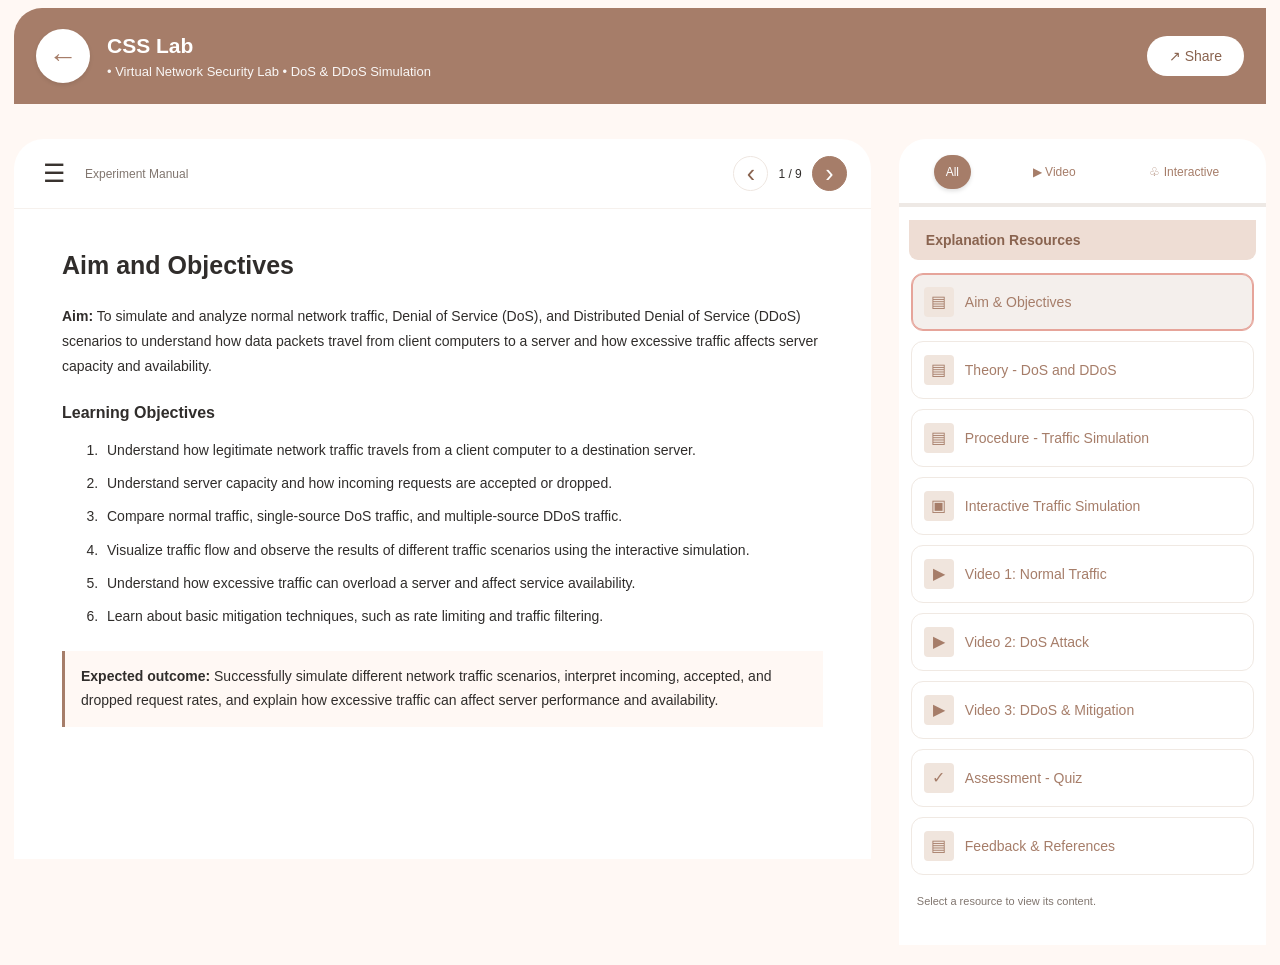
==== commit 1c2bd2e6: "feat: add video demonstration section with normal traffic, DoS, and DDoS videos" ====
--- a/frontend/index.html
+++ b/frontend/index.html
@@ -266,35 +266,29 @@
             <article class="lesson" id="simulation" data-title="Interactive Simulation">
                 
                 <h2>Interactive Simulation</h2>
-                <p>Change the inputs, select a scenario and press
-                <strong>Run Simulation</strong>. While the simulation is running,
-                any valid change you make updates the live demonstration automatically.</p>
+                <p>Change the inputs, select a scenario and observe how
+                the traffic load affects the server.</p>
 
                 <div class="input-grid">
-                    <label data-used-in="normal dos ddos">Legitimate traffic (req/sec)
-                        <input id="legitimateRate" type="number" min="0" step="1"
-                               max="100000" value="20" inputmode="numeric">
-                        <small class="field-hint">Requests per second sent by real users.</small>
+                    <label>Legitimate traffic (req/sec)
+                        <input id="legitimateRate" type="number" min="0"
+                               max="100000" value="20">
                     </label>
-                    <label data-used-in="normal dos ddos">Server capacity (req/sec)
-                        <input id="capacity" type="number" min="1" step="1"
-                               max="100000" value="100" inputmode="numeric">
-                        <small class="field-hint">Requests the server can process each second.</small>
+                    <label>Server capacity (req/sec)
+                        <input id="capacity" type="number" min="1"
+                               max="100000" value="100">
                     </label>
-                    <label data-used-in="dos">DoS attack rate (req/sec)
-                        <input id="dosRate" type="number" min="0" step="1"
-                               max="100000" value="120" inputmode="numeric">
-                        <small class="field-hint">DoS only: one attacking source sends this many req/sec.</small>
+                    <label>DoS attack rate (req/sec)
+                        <input id="dosRate" type="number" min="0"
+                               max="100000" value="120">
                     </label>
-                    <label data-used-in="ddos">DDoS source count
-                        <input id="attackerCount" type="number" min="0" step="1"
-                               max="1000" value="5" inputmode="numeric">
-                        <small class="field-hint">DDoS only: number of attacking sources (whole number).</small>
+                    <label>DDoS source count
+                        <input id="attackerCount" type="number" min="0"
+                               max="1000" value="5">
                     </label>
-                    <label data-used-in="ddos">Rate per source (req/sec)
-                        <input id="ratePerSource" type="number" min="0" step="1"
-                               max="100000" value="40" inputmode="numeric">
-                        <small class="field-hint">DDoS only: requests per second from each attacking source.</small>
+                    <label>Rate per source (req/sec)
+                        <input id="ratePerSource" type="number" min="0"
+                               max="100000" value="40">
                     </label>
                     <label id="protectionLabel">Rate Limit Protection
                         <span style="display:flex; align-items:center; gap:8px; margin-top:8px;">
@@ -303,11 +297,8 @@
                         </span>
                     </label>
                     <label id="perSourceLimitGroup" style="display:none;">Per-source limit (req/sec)
-                        <input id="perSourceLimit" type="number" min="0" step="1"
-                               max="100000" value="10" inputmode="numeric">
-                        <small class="field-hint">Each source may send at most this many req/sec;
-                        anything above it is blocked. The rule only counts requests per
-                        source &mdash; it cannot tell which requests are malicious.</small>
+                        <input id="perSourceLimit" type="number" min="0"
+                               max="100000" value="10">
                     </label>
                 </div>
 
@@ -321,83 +312,9 @@
                 <button id="runSimulation" class="primary-button">
                     Run Simulation
                 </button>
-
-                <div class="sim-controls" role="group" aria-label="Simulation playback controls">
-                    <button id="pauseButton" class="control-button" type="button" aria-pressed="false" disabled>&#9208; Pause</button>
-                    <button id="stepButton" class="control-button" type="button" disabled
-                            title="Advance one simulated second while paused">&#9197; Step 1 s</button>
-                    <button id="resetButton" class="control-button" type="button"
-                            title="Stop the simulation and restore the default values">&#8634; Reset</button>
-                    <label class="slow-toggle">
-                        <input id="slowMotion" type="checkbox">
-                        Slow animation (for explaining)
-                    </label>
-                    <span class="sim-clock" id="simClock">Simulation time: 0 s</span>
-                </div>
-
                 <p id="message" class="message" role="status" aria-live="polite">
                     Ready to run the simulation.
                 </p>
-
-                <section class="server-status-card" aria-labelledby="serverStatusHeading">
-                    <div class="status-card-header">
-                        <h3 id="serverStatusHeading">Server Status</h3>
-                        <div class="status-chips">
-                            <span class="chip scenario-chip" id="scenarioChip">Scenario: Normal</span>
-                            <span class="chip server-chip">Server:
-                                <strong id="status" class="status normal">Within capacity</strong>
-                            </span>
-                        </div>
-                    </div>
-
-                    <div class="scene-wrap" id="sceneWrap">
-                        <canvas id="trafficCanvas" role="img"
-                                aria-label="Live traffic diagram"></canvas>
-                        <div class="scene-overlay" id="sceneOverlay">
-                            Press <strong>Run Simulation</strong> to start the live demonstration.
-                        </div>
-                        <span class="paused-badge" id="pausedBadge" hidden>Paused</span>
-                    </div>
-                    <p class="scene-scale" id="sceneScale">
-                        Moving dots are representative requests, not one dot per request.
-                    </p>
-
-                    <ul class="legend" aria-label="Diagram legend">
-                        <li><span class="lg-dot legit" aria-hidden="true"></span>Legitimate request (round dot)</li>
-                        <li><span class="lg-dot attack" aria-hidden="true"></span>Attack request (diamond)</li>
-                        <li><span class="lg-path processed" aria-hidden="true"></span>To <strong>Processed</strong>: accepted by the server</li>
-                        <li><span class="lg-path dropped" aria-hidden="true"></span>To <strong>Dropped</strong>: over capacity</li>
-                        <li><span class="lg-path blocked" aria-hidden="true"></span>To <strong>Blocked</strong>: stopped by the protection rule</li>
-                    </ul>
-
-                    <div class="gauge-grid">
-                        <div class="gauge">
-                            <div class="gauge-head">
-                                <span>Processed load</span>
-                                <strong id="processedText">20 / 100 req/sec</strong>
-                            </div>
-                            <div class="gauge-track" aria-hidden="true">
-                                <div class="gauge-fill normal" id="processedFill"></div>
-                            </div>
-                            <small id="processedPct">20% of capacity in use (scale 0&ndash;100%)</small>
-                        </div>
-                        <div class="gauge">
-                            <div class="gauge-head">
-                                <span>Offered load (reaching the server)</span>
-                                <strong id="offeredText">20 req/sec &middot; 20%</strong>
-                            </div>
-                            <div class="gauge-track offered" aria-hidden="true">
-                                <div class="gauge-fill normal" id="offeredFill"></div>
-                                <span class="gauge-mark"><span>100%</span></span>
-                            </div>
-                            <small id="offeredNote">Scale 0&ndash;200% of capacity; the marker shows capacity.</small>
-                        </div>
-                    </div>
-
-                    <p class="status-summary" id="statusSummary">
-                        20 requests arrive each second. The server can process 100, so all 20 are processed.
-                    </p>
-                </section>
 
                 <div class="result-grid">
                     <div class="result-card">
@@ -406,7 +323,7 @@
                         <small>requests/sec</small>
                     </div>
                     <div class="result-card">
-                        <p>Accepted (processed)</p>
+                        <p>Accepted</p>
                         <strong id="accepted">20</strong>
                         <small>requests/sec</small>
                     </div>
@@ -420,103 +337,211 @@
                         <strong id="blocked">0</strong>
                         <small>requests/sec</small>
                     </div>
-                    <div class="result-card">
-                        <p>Legitimate processed</p>
-                        <strong id="legitServed">20</strong>
-                        <small id="legitServedNote">of 20 legitimate req/sec</small>
-                    </div>
-                </div>
-                <p class="equation" id="equationLine">20 incoming = 20 accepted + 0 dropped + 0 blocked</p>
-
-                <div class="bars-block">
-                    <div class="bars-head">
-                        <span>Request rates on one shared scale</span>
-                        <span id="barScaleLabel">Scale: 0 &ndash; 100 req/sec</span>
-                    </div>
-                    <div class="chart-row">
-                        <span>Incoming</span>
-                        <div class="bar-track"><div id="incomingBar" class="bar incoming-bar"></div><span class="cap-marker"></span></div>
-                        <strong id="incomingLabel">20</strong>
-                    </div>
-                    <div class="chart-row">
-                        <span>Accepted</span>
-                        <div class="bar-track"><div id="acceptedBar" class="bar accepted-bar"></div><span class="cap-marker"></span></div>
-                        <strong id="acceptedLabel">20</strong>
-                    </div>
-                    <div class="chart-row">
-                        <span>Dropped</span>
-                        <div class="bar-track"><div id="droppedBar" class="bar dropped-bar"></div><span class="cap-marker"></span></div>
-                        <strong id="droppedLabel">0</strong>
-                    </div>
-                    <div class="chart-row" id="blockedChartRow">
-                        <span>Blocked</span>
-                        <div class="bar-track"><div id="blockedBar" class="bar blocked-bar"></div><span class="cap-marker"></span></div>
-                        <strong id="blockedLabel">0</strong>
-                    </div>
-                    <div class="chart-row bar-axis" aria-hidden="true">
-                        <span></span>
-                        <div class="bar-axis-labels"><span>0</span><span id="barAxisMid">50</span><span id="barAxisMax">100</span></div>
-                        <span></span>
-                    </div>
-                    <p class="muted bars-note">The dashed line on each bar marks server capacity
-                    (<span id="barCapacityText">100</span> req/sec).</p>
-                </div>
-
-                <div class="info-box explain-box">
-                    <strong class="explain-title">What is happening?</strong>
-                    <p id="explanation">All incoming requests fit within the configured capacity.</p>
-                </div>
-
-                <section class="live-card" aria-labelledby="chartHeading">
-                    <div class="live-card-head">
-                        <h3 id="chartHeading">Live traffic chart</h3>
-                        <span class="muted">Last 60 simulated seconds</span>
-                    </div>
-                    <div class="chart-wrap" id="chartWrap">
-                        <canvas id="trafficChart" role="img"
-                                aria-label="Line chart of incoming, accepted, dropped and blocked requests per second over simulation time, with a dashed server capacity line."></canvas>
-                    </div>
-                    <ul class="legend chart-legend" aria-label="Chart legend">
-                        <li><span class="lg-line incoming" aria-hidden="true"></span>Incoming</li>
-                        <li><span class="lg-line accepted" aria-hidden="true"></span>Accepted</li>
-                        <li><span class="lg-line dropped" aria-hidden="true"></span>Dropped</li>
-                        <li><span class="lg-line blocked" aria-hidden="true"></span>Blocked</li>
-                        <li><span class="lg-line capacity" aria-hidden="true"></span>Server capacity (dashed)</li>
-                    </ul>
-                </section>
-
-                <div class="live-grid">
-                    <section class="live-card" aria-labelledby="logHeading">
-                        <div class="live-card-head">
-                            <h3 id="logHeading">Event log</h3>
-                            <span class="muted">Newest first</span>
-                        </div>
-                        <ol class="event-log" id="eventLog" aria-live="polite"></ol>
-                    </section>
-
-                    <section class="live-card" aria-labelledby="termsHeading">
-                        <div class="live-card-head">
-                            <h3 id="termsHeading">Key terms</h3>
-                        </div>
-                        <dl class="glossary">
-                            <dt>Request</dt>
-                            <dd>A message asking the server to do something, such as load a page.</dd>
-                            <dt>Capacity</dt>
-                            <dd>The number of requests the server can process each second.</dd>
-                            <dt>Accepted</dt>
-                            <dd>Requests the server processed &mdash; including attack requests that were not blocked.</dd>
-                            <dt>Dropped</dt>
-                            <dd>Requests not processed because capacity is exceeded.</dd>
-                            <dt>Blocked</dt>
-                            <dd>Requests rejected by the protection rule before reaching the server.</dd>
-                            <dt>Offered load</dt>
-                            <dd>Traffic reaching the server compared with its capacity. It can go above 100%.</dd>
-                        </dl>
-                    </section>
-                </div>
+                </div>
+
+                <div class="status-line">
+                    <span>Server status</span>
+                    <strong id="status" class="status normal">Normal</strong>
+                </div>
+
+                <div class="chart-row">
+                    <span>Incoming</span>
+                    <div class="bar-track"><div id="incomingBar" class="bar incoming-bar"></div></div>
+                    <strong id="incomingLabel">20</strong>
+                </div>
+                <div class="chart-row">
+                    <span>Accepted</span>
+                    <div class="bar-track"><div id="acceptedBar" class="bar accepted-bar"></div></div>
+                    <strong id="acceptedLabel">20</strong>
+                </div>
+                <div class="chart-row">
+                    <span>Dropped</span>
+                    <div class="bar-track"><div id="droppedBar" class="bar dropped-bar"></div></div>
+                    <strong id="droppedLabel">0</strong>
+                </div>
+                <div class="chart-row" id="blockedChartRow">
+                    <span>Blocked</span>
+                    <div class="bar-track"><div id="blockedBar" class="bar blocked-bar"></div></div>
+                    <strong id="blockedLabel">0</strong>
+                </div>
+
+                <div id="explanation" class="info-box">
+                    All incoming requests fit within the configured capacity.
+                </div>
+                
+<div class="traffic-visualization" id="trafficVisualization" hidden>
+    <div class="traffic-visual-heading">
+        <div>
+            <h3 id="visualTitle">Normal Traffic: Client-to-Server Transfer</h3>
+            <p id="visualDescription">Run the simulation to visualize the traffic flow.</p>
+        </div>
+        <span class="visual-live-label">SIMULATION OUTPUT</span>
+    </div>
+
+    <div class="traffic-topology" id="trafficTopology" aria-live="polite"></div>
+
+    <div class="visual-metrics">
+        <div>
+            <span>Incoming</span>
+            <strong id="visualIncoming">0</strong>
+            <small>requests/sec</small>
+        </div>
+        <div>
+            <span>Accepted</span>
+            <strong id="visualAccepted">0</strong>
+            <small>requests/sec</small>
+        </div>
+        <div>
+            <span>Dropped</span>
+            <strong id="visualDropped">0</strong>
+            <small>requests/sec</small>
+        </div>
+        <div>
+            <span>Blocked</span>
+            <strong id="visualBlocked">0</strong>
+            <small>requests/sec</small>
+        </div>
+        <div>
+            <span>Capacity</span>
+            <strong id="visualCapacity">0</strong>
+            <small>requests/sec</small>
+        </div>
+    </div>
+
+    <p class="visual-status" id="visualStatus" role="status">
+        Run the simulation to see the results.
+    </p>
+</div>
 
                 <p class="muted">Educational simulation only. No real attack
                 traffic is generated. Attack settings are illustrative sample data.</p>
+            </article>
+
+            <!-- Video Demonstration 1: Normal Traffic -->
+            <article class="lesson" id="video-normal" data-title="Video: Normal Traffic">
+                <p class="section-label">EXPERIMENT 02 — VIDEO DEMO 1</p>
+                <h2>Video Demonstration: Normal Network Traffic</h2>
+
+                <div class="video-nav-pills">
+                    <button type="button" class="video-pill active" onclick="showResource('video-normal')">▶ 1. Normal Traffic</button>
+                    <button type="button" class="video-pill" onclick="showResource('video-dos')">▶ 2. DoS Attack</button>
+                    <button type="button" class="video-pill" onclick="showResource('video-ddos')">▶ 3. DDoS & Mitigation</button>
+                </div>
+
+                <div class="video-container">
+                    <video class="video-player" controls preload="metadata" playsinline>
+                        <source src="videos/normal_traffic.mp4" type="video/mp4">
+                        Your browser does not support HTML5 video playback.
+                    </video>
+                    <div class="video-caption">
+                        <span><strong>Scenario:</strong> Legitimate Network Traffic Flow</span>
+                        <span><code>videos/normal_traffic.mp4</code></span>
+                    </div>
+                </div>
+
+                <h3>Overview & Key Concepts</h3>
+                <p>
+                    In this video demonstration, observe how legitimate user packets travel from client workstations across the network to the central server under normal operating conditions.
+                </p>
+
+                <div class="info-box">
+                    <strong>Key Observations:</strong>
+                    <ul>
+                        <li><strong>Safe Capacity Margin:</strong> The aggregate volume of legitimate client requests remains within the server's processing threshold.</li>
+                        <li><strong>100% Request Acceptance:</strong> Arriving requests are serviced smoothly without delay, buffer queuing, or backpressure.</li>
+                        <li><strong>Zero Drop Rate:</strong> The drop percentage stays at 0.0%, guaranteeing high service availability and uninterrupted user experience.</li>
+                    </ul>
+                </div>
+
+                <div class="formula">
+                    <strong>Mathematical Governing Condition:</strong><br>
+                    <code>Total Arriving Traffic &le; Server Capacity &rArr; Accepted = Total Arriving, Dropped = 0</code>
+                </div>
+            </article>
+
+            <!-- Video Demonstration 2: DoS Attack -->
+            <article class="lesson" id="video-dos" data-title="Video: DoS Attack">
+                <p class="section-label">EXPERIMENT 02 — VIDEO DEMO 2</p>
+                <h2>Video Demonstration: Denial of Service (DoS) Flood</h2>
+
+                <div class="video-nav-pills">
+                    <button type="button" class="video-pill" onclick="showResource('video-normal')">▶ 1. Normal Traffic</button>
+                    <button type="button" class="video-pill active" onclick="showResource('video-dos')">▶ 2. DoS Attack</button>
+                    <button type="button" class="video-pill" onclick="showResource('video-ddos')">▶ 3. DDoS & Mitigation</button>
+                </div>
+
+                <div class="video-container">
+                    <video class="video-player" controls preload="metadata" playsinline>
+                        <source src="videos/dos_attack.mp4" type="video/mp4">
+                        Your browser does not support HTML5 video playback.
+                    </video>
+                    <div class="video-caption">
+                        <span><strong>Scenario:</strong> Single-Source DoS Flooding</span>
+                        <span><code>videos/dos_attack.mp4</code></span>
+                    </div>
+                </div>
+
+                <h3>Overview & Key Concepts</h3>
+                <p>
+                    Watch how a single malicious host generates a massive flood of requests targeting the destination server, consuming shared network buffers and computational resources.
+                </p>
+
+                <div class="info-box">
+                    <strong>Key Observations:</strong>
+                    <ul>
+                        <li><strong>Resource Exhaustion:</strong> An individual high-rate attacking source transmits at an excessive volume that rapidly overtakes server capacity.</li>
+                        <li><strong>Collateral Damage to Legitimate Users:</strong> In an unmitigated environment, legitimate requests must compete with attack packets for finite server capacity and are dropped proportionally.</li>
+                        <li><strong>Severe Service Degradation:</strong> Utilization caps out at 100%, request drops spike, and legitimate users experience timeouts and connection failures.</li>
+                    </ul>
+                </div>
+
+                <div class="formula">
+                    <strong>Mathematical Governing Condition:</strong><br>
+                    <code>Total Traffic &gt; Server Capacity &rArr; Dropped = Total Traffic - Server Capacity &gt; 0</code>
+                </div>
+            </article>
+
+            <!-- Video Demonstration 3: DDoS Attack & Defense -->
+            <article class="lesson" id="video-ddos" data-title="Video: DDoS & Defense">
+                <p class="section-label">EXPERIMENT 02 — VIDEO DEMO 3</p>
+                <h2>Video Demonstration: Distributed DoS (DDoS) & Rate Limiting</h2>
+
+                <div class="video-nav-pills">
+                    <button type="button" class="video-pill" onclick="showResource('video-normal')">▶ 1. Normal Traffic</button>
+                    <button type="button" class="video-pill" onclick="showResource('video-dos')">▶ 2. DoS Attack</button>
+                    <button type="button" class="video-pill active" onclick="showResource('video-ddos')">▶ 3. DDoS & Mitigation</button>
+                </div>
+
+                <div class="video-container">
+                    <video class="video-player" controls preload="metadata" playsinline>
+                        <source src="videos/ddos_attack.mp4" type="video/mp4">
+                        Your browser does not support HTML5 video playback.
+                    </video>
+                    <div class="video-caption">
+                        <span><strong>Scenario:</strong> Multi-Source Botnet Attack & Rate Limiter Defense</span>
+                        <span><code>videos/ddos_attack.mp4</code></span>
+                    </div>
+                </div>
+
+                <h3>Overview & Key Concepts</h3>
+                <p>
+                    Observe a coordinated Distributed Denial of Service (DDoS) attack launched from multiple distributed bot nodes simultaneously, followed by upstream per-source rate-limiting mitigation.
+                </p>
+
+                <div class="info-box">
+                    <strong>Key Observations:</strong>
+                    <ul>
+                        <li><strong>Distributed Botnet Power:</strong> Multiple attacking nodes generate traffic simultaneously. Even if each individual bot stays under typical alert levels, their cumulative volume easily overloads destination servers.</li>
+                        <li><strong>Per-Source Rate Limiting Defense:</strong> An upstream filter inspects arrival rates per source IP. Nodes exceeding the configured threshold have their excess requests blocked before reaching origin infrastructure.</li>
+                        <li><strong>Service Preservation:</strong> Blocked attack traffic reduces incoming load below server capacity, allowing legitimate client traffic to be accepted with 0% drop rate.</li>
+                    </ul>
+                </div>
+
+                <div class="formula">
+                    <strong>Mathematical Governing Condition with Rate Limiting:</strong><br>
+                    <code>Attack Allowed = Attacker Count &times; min(Rate Per Source, Per-Source Limit)</code><br>
+                    <code>Blocked Requests = Total Offered Attack - Attack Allowed</code>
+                </div>
             </article>
 
             <article class="lesson" id="assessment" data-title="Assessment">
--- a/frontend/style.css
+++ b/frontend/style.css
@@ -697,627 +697,79 @@
     }
 }
 
-
 /* ==========================================
-   LIVE TRAFFIC SIMULATION & VISUALIZATION
-   Matches the cream, white, beige & brown aesthetic:
-   Sage green (#6f8f72), muted amber (#c99a3e), terracotta (#c0705a)
+   VIDEO DEMONSTRATION SECTION
    ========================================== */
-
-.field-hint {
+.video-container {
+    margin: 20px 0 24px;
+    border-radius: 16px;
+    overflow: hidden;
+    background: #1a1816;
+    box-shadow: 0 4px 18px rgba(48, 45, 43, 0.14);
+    border: 1px solid var(--border);
+}
+
+.video-player {
+    width: 100%;
+    max-height: 480px;
     display: block;
-    margin-top: 5px;
-    font-size: 11px;
+    background: #000;
+    outline: none;
+}
+
+.video-caption {
+    padding: 12px 18px;
+    background: var(--cream);
+    border-top: 1px solid var(--border);
+    font-size: 13px;
     color: var(--muted);
-    line-height: 1.4;
-}
-
-.field-heading {
-    margin: 20px 0 10px;
-    font-size: 13px;
-    font-weight: 700;
-    color: var(--text);
-    text-transform: uppercase;
-    letter-spacing: 0.04em;
-}
-
-/* Playback and timeline controls */
-.sim-controls {
-    display: flex;
+    display: flex;
+    justify-content: space-between;
     align-items: center;
     flex-wrap: wrap;
-    gap: 10px 14px;
-    margin: 16px 0;
-    padding: 12px 16px;
-    background: #fbf5ef;
-    border: 1px solid #ebdcd3;
-    border-radius: 12px;
-}
-
-.control-button {
-    padding: 7px 14px;
-    background: var(--white);
-    border: 1px solid #d4c2b7;
-    border-radius: 8px;
-    color: #4a382f;
+    gap: 8px;
+}
+
+.video-caption code {
+    background: #fff;
+    padding: 3px 8px;
+    border-radius: 4px;
+    border: 1px solid var(--border);
+    font-size: 12px;
+    color: var(--brown-dark);
+}
+
+.video-nav-pills {
+    display: flex;
+    gap: 10px;
+    margin: 16px 0 24px;
+    flex-wrap: wrap;
+}
+
+.video-pill {
+    padding: 9px 18px;
+    border-radius: 20px;
+    border: 1px solid var(--border);
+    background: white;
+    color: var(--brown);
     font-size: 13px;
     font-weight: 600;
     cursor: pointer;
-    transition: all 0.15s ease-in-out;
+    transition: all 0.2s ease;
     display: inline-flex;
     align-items: center;
-    gap: 5px;
-}
-
-.control-button:hover:not(:disabled) {
-    background: #faf3ee;
+    gap: 6px;
+}
+
+.video-pill:hover {
+    background: var(--cream);
     border-color: var(--brown);
-    transform: translateY(-1px);
-}
-
-.control-button:disabled {
-    opacity: 0.5;
-    cursor: not-allowed;
-    border-color: #e5d7cf;
-}
-
-.slow-toggle {
-    display: inline-flex;
-    align-items: center;
-    gap: 7px;
-    font-size: 13px;
-    color: #5a4a40;
-    cursor: pointer;
-    user-select: none;
-}
-
-.slow-toggle input[type="checkbox"] {
-    cursor: pointer;
-    accent-color: var(--brown);
-}
-
-.sim-clock {
-    margin-left: auto;
-    font-size: 12px;
-    font-weight: 700;
-    color: #7a6a60;
-    font-variant-numeric: tabular-nums;
-    padding: 4px 10px;
-    background: var(--white);
-    border: 1px solid #ebdcd3;
-    border-radius: 6px;
-}
-
-/* Server Status Card */
-.server-status-card {
-    margin: 20px 0;
-    padding: 20px;
-    background: var(--white);
-    border: 1px solid var(--border);
-    border-radius: 14px;
-    box-shadow: 0 2px 6px rgba(90, 61, 49, 0.04);
-}
-
-.status-card-header {
-    display: flex;
-    justify-content: space-between;
-    align-items: center;
-    flex-wrap: wrap;
-    gap: 12px;
-    margin-bottom: 16px;
-}
-
-.status-card-header h3 {
-    margin: 0;
-    font-size: 18px;
-    font-weight: 700;
-    color: var(--text);
-}
-
-.status-chips {
-    display: flex;
-    align-items: center;
-    gap: 8px;
-    flex-wrap: wrap;
-}
-
-.chip {
-    display: inline-flex;
-    align-items: center;
-    gap: 6px;
-    padding: 5px 12px;
-    border-radius: 20px;
-    font-size: 12px;
-    font-weight: 600;
-    background: #f6efe9;
-    color: #4a382f;
-    border: 1px solid #ebdcd3;
-}
-
-.chip.server-chip strong.status {
-    padding: 3px 9px;
-    border-radius: 12px;
-    font-size: 11px;
-    font-weight: 700;
-    display: inline-block;
-}
-
-/* Status colors: sage green, muted amber, terracotta */
-.status.normal, .status.within {
-    background: #e7efe8 !important;
-    color: #2f6842 !important;
-    border: 1px solid #8db99a !important;
-}
-
-.status.near {
-    background: #fbf4e4 !important;
-    color: #8a6712 !important;
-    border: 1px solid #dfc27e !important;
-}
-
-.status.overloaded {
-    background: #faece7 !important;
-    color: #a13f35 !important;
-    border: 1px solid #dcaba3 !important;
-}
-
-/* Scene canvas container */
-.scene-wrap {
-    position: relative;
-    width: 100%;
-    min-height: 280px;
-    background: #fcf9f6;
-    border: 1px solid #ead8cd;
-    border-radius: 12px;
-    overflow: hidden;
-}
-
-#trafficCanvas {
-    display: block;
-    width: 100%;
-    height: auto;
-}
-
-.scene-overlay {
-    position: absolute;
-    inset: 0;
-    display: flex;
-    align-items: center;
-    justify-content: center;
-    background: rgba(252, 249, 246, 0.9);
-    backdrop-filter: blur(2px);
-    color: #5a4a40;
-    font-size: 14px;
-    font-weight: 500;
-    pointer-events: none;
-    transition: opacity 0.25s ease;
-    z-index: 5;
-}
-
-.scene-overlay[hidden] {
-    opacity: 0;
-    display: none;
-}
-
-.paused-badge {
-    position: absolute;
-    top: 12px;
-    right: 12px;
-    background: #c99a3e;
-    color: var(--white);
-    font-size: 11px;
-    font-weight: 700;
-    text-transform: uppercase;
-    letter-spacing: 0.05em;
-    padding: 4px 10px;
-    border-radius: 6px;
-    box-shadow: 0 2px 4px rgba(0, 0, 0, 0.1);
-    z-index: 6;
-}
-
-.paused-badge[hidden] {
-    display: none;
-}
-
-.scene-scale {
-    margin: 8px 0 12px;
-    font-size: 11px;
-    color: var(--muted);
-    text-align: right;
-    font-style: italic;
-}
-
-/* Legend */
-.legend {
-    display: flex;
-    flex-wrap: wrap;
-    gap: 12px 18px;
-    list-style: none;
-    padding: 0;
-    margin: 12px 0 16px;
-    font-size: 12px;
-    color: #5a4a40;
-}
-
-.lg-dot {
-    display: inline-block;
-    width: 10px;
-    height: 10px;
-    border-radius: 50%;
-    margin-right: 6px;
-    vertical-align: middle;
-}
-
-.lg-dot.legit { background: #a67d69; }
-.lg-dot.attack { background: #5a3d31; transform: rotate(45deg); border-radius: 2px; }
-.lg-dot.processed { background: #6f8f72; }
-.lg-dot.dropped { background: #c0705a; }
-.lg-dot.blocked { background: #c99a3e; }
-
-.lg-path {
-    display: inline-block;
-    width: 14px;
-    height: 3px;
-    border-radius: 2px;
-    margin-right: 6px;
-    vertical-align: middle;
-}
-
-.lg-path.processed { background: #6f8f72; }
-.lg-path.dropped { background: #c0705a; }
-.lg-path.blocked { background: #c99a3e; }
-
-.lg-line {
-    display: inline-block;
-    width: 16px;
-    height: 3px;
-    border-radius: 2px;
-    margin-right: 6px;
-    vertical-align: middle;
-}
-
-.lg-line.incoming { background: #a67d69; }
-.lg-line.accepted { background: #6f8f72; }
-.lg-line.dropped { background: #c0705a; }
-.lg-line.blocked { background: #c99a3e; }
-.lg-line.capacity {
-    height: 0;
-    border-top: 2px dashed #5a3d31;
-}
-
-/* Gauges */
-.gauge-grid {
-    display: grid;
-    grid-template-columns: repeat(auto-fit, minmax(240px, 1fr));
-    gap: 14px;
-    margin: 16px 0;
-}
-
-.gauge {
-    background: #fdfaf7;
-    border: 1px solid #ebdcd3;
-    border-radius: 10px;
-    padding: 14px;
-}
-
-.gauge-head {
-    display: flex;
-    justify-content: space-between;
-    align-items: center;
-    font-size: 13px;
-    color: #4a382f;
-    margin-bottom: 10px;
-}
-
-.gauge-head strong {
-    font-size: 13px;
-    color: var(--text);
-}
-
-.gauge-track {
-    position: relative;
-    height: 12px;
-    background: #eddcd2;
-    border-radius: 6px;
-    overflow: hidden;
-}
-
-.gauge-track.offered {
-    overflow: visible;
-}
-
-.gauge-fill {
-    height: 100%;
-    border-radius: 6px;
-    transition: width 0.25s ease-out;
-}
-
-.gauge-fill.normal { background: #6f8f72; }
-.gauge-fill.near { background: #c99a3e; }
-.gauge-fill.overloaded { background: #c0705a; }
-
-.gauge-mark {
-    position: absolute;
-    left: 50%;
-    top: -4px;
-    bottom: -4px;
-    width: 2px;
-    background: #5a3d31;
-    z-index: 2;
-}
-
-.gauge-mark span {
-    position: absolute;
-    top: -16px;
-    left: 50%;
-    transform: translateX(-50%);
-    font-size: 10px;
-    font-weight: 700;
-    color: #5a3d31;
-    white-space: nowrap;
-}
-
-.gauge small {
-    display: block;
-    margin-top: 8px;
-    font-size: 11px;
-    color: var(--muted);
-}
-
-.status-summary {
-    margin: 14px 0 0;
-    padding: 12px 16px;
-    background: #fdf6f1;
-    border-left: 3px solid #9e6b55;
-    border-radius: 0 8px 8px 0;
-    color: #5a4a40;
-    font-size: 13px;
-    line-height: 1.5;
-}
-
-/* Results & Equation */
-.equation {
-    font-family: ui-monospace, SFMono-Regular, Menlo, Monaco, Consolas, monospace;
-    font-size: 13px;
-    font-weight: 600;
-    padding: 10px 16px;
-    background: #f6efe9;
-    border: 1px solid #ebdcd3;
-    border-radius: 8px;
-    color: #4a382f;
-    margin: 14px 0;
-    text-align: center;
-}
-
-/* Shared-scale bars */
-.bars-block {
-    background: var(--white);
-    border: 1px solid #ead8cd;
-    border-radius: 12px;
-    padding: 16px;
-    margin: 16px 0;
-}
-
-.bars-head {
-    display: flex;
-    justify-content: space-between;
-    font-size: 12px;
-    font-weight: 700;
-    color: var(--muted);
-    margin-bottom: 12px;
-    text-transform: uppercase;
-    letter-spacing: 0.03em;
-}
-
-.chart-row {
-    display: flex;
-    align-items: center;
-    gap: 12px;
-    margin: 8px 0;
-    font-size: 13px;
-}
-
-.chart-row > span:first-child {
-    width: 80px;
-    flex-shrink: 0;
-    color: #5a4a40;
-    font-weight: 500;
-}
-
-.chart-row > strong {
-    width: 50px;
-    text-align: right;
-    flex-shrink: 0;
-    font-variant-numeric: tabular-nums;
-    color: var(--text);
-}
-
-.bar-track {
-    position: relative;
-    height: 16px;
-    background: #f1e6de;
-    border-radius: 4px;
-    overflow: hidden;
-    flex: 1;
-}
-
-.bar {
-    height: 100%;
-    border-radius: 4px;
-    transition: width 0.25s ease-out;
-}
-
-.bar.incoming-bar { background: #a67d69; }
-.bar.accepted-bar { background: #6f8f72; }
-.bar.dropped-bar { background: #c0705a; }
-.bar.blocked-bar { background: #c99a3e; }
-
-.cap-marker {
-    position: absolute;
-    top: 0;
-    bottom: 0;
-    width: 2px;
-    border-left: 2px dashed #5a3d31;
-    pointer-events: none;
-    z-index: 2;
-}
-
-.bar-axis {
-    margin-top: 4px;
-    font-size: 11px;
-    color: var(--muted);
-}
-
-.bar-axis-labels {
-    display: flex;
-    justify-content: space-between;
-    flex: 1;
-}
-
-.bars-note {
-    font-size: 11px;
-    color: var(--muted);
-    margin: 8px 0 0;
-}
-
-/* Explanation callout */
-.explain-box {
-    background: #fffbf7;
-    border-left: 4px solid #9e6b55;
-    padding: 14px 18px;
-    border-radius: 0 10px 10px 0;
-    margin: 16px 0;
-}
-
-.explain-title {
-    display: block;
-    font-size: 13px;
-    font-weight: 700;
-    color: #5a3d31;
-    margin-bottom: 5px;
-    text-transform: uppercase;
-    letter-spacing: 0.03em;
-}
-
-.explain-box p {
-    margin: 0;
-    color: #4a382f;
-    line-height: 1.5;
-}
-
-/* Live Traffic Chart Card */
-.live-card {
-    background: var(--white);
-    border: 1px solid var(--border);
-    border-radius: 14px;
-    padding: 20px;
-    margin: 16px 0;
-    box-shadow: 0 2px 6px rgba(90, 61, 49, 0.03);
-}
-
-.live-card-head {
-    display: flex;
-    justify-content: space-between;
-    align-items: center;
-    margin-bottom: 14px;
-}
-
-.live-card-head h3 {
-    margin: 0;
-    font-size: 16px;
-    font-weight: 700;
-    color: var(--text);
-}
-
-.chart-wrap {
-    position: relative;
-    width: 100%;
-    height: 220px;
-    background: #fcf9f6;
-    border: 1px solid #ebdcd3;
-    border-radius: 10px;
-    overflow: hidden;
-}
-
-#trafficChart {
-    display: block;
-    width: 100%;
-    height: 100%;
-}
-
-.chart-legend {
-    margin-top: 12px;
-}
-
-/* Live Grid: Event Log & Key Terms */
-.live-grid {
-    display: grid;
-    grid-template-columns: 1.2fr 1fr;
-    gap: 16px;
-    margin: 16px 0;
-}
-
-.event-log {
-    max-height: 220px;
-    overflow-y: auto;
-    padding: 0 0 0 18px;
-    margin: 0;
-    font-size: 12px;
-    color: #4a382f;
-    display: flex;
-    flex-direction: column;
-    gap: 7px;
-}
-
-.event-log li {
-    line-height: 1.4;
-    border-bottom: 1px solid #f4eae3;
-    padding-bottom: 5px;
-}
-
-.event-log time {
-    font-weight: 700;
-    color: var(--muted);
-    margin-right: 6px;
-    font-variant-numeric: tabular-nums;
-}
-
-.glossary {
-    margin: 0;
-    display: grid;
-    grid-template-columns: auto 1fr;
-    gap: 7px 12px;
-    font-size: 12px;
-    line-height: 1.4;
-}
-
-.glossary dt {
-    font-weight: 700;
-    color: #5a3d31;
-}
-
-.glossary dd {
-    margin: 0;
-    color: #62564f;
-}
-
-@media (max-width: 800px) {
-    .live-grid {
-        grid-template-columns: 1fr;
-    }
-
-    .sim-controls {
-        flex-direction: column;
-        align-items: flex-start;
-    }
-
-    .sim-clock {
-        margin-left: 0;
-    }
-}
-
-@media (prefers-reduced-motion: reduce) {
-    .bar, .gauge-fill, .control-button {
-        transition: none !important;
-    }
-}
+}
+
+.video-pill.active {
+    background: var(--brown);
+    color: white;
+    border-color: var(--brown);
+    box-shadow: 0 2px 6px rgba(166, 125, 105, 0.3);
+}
+
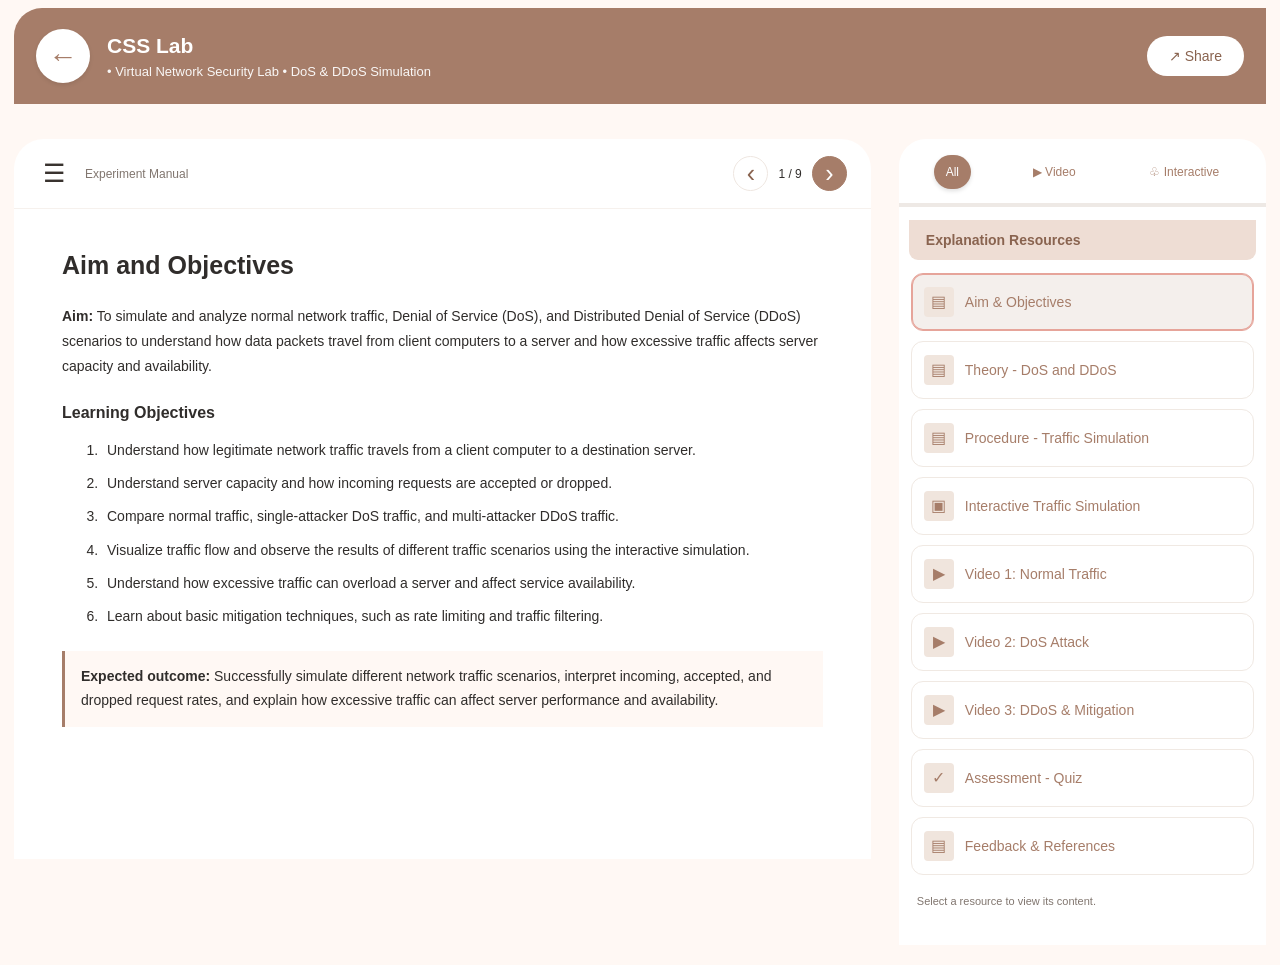
==== commit 1dcb8fd9: "refactor: replace 'source' terminology with 'attacker' and 'attack' across simulation and UI" ====
--- a/frontend/index.html
+++ b/frontend/index.html
@@ -58,8 +58,8 @@
             or dropped.
         </li>
         <li>
-            Compare normal traffic, single-source DoS traffic, and
-            multiple-source DDoS traffic.
+            Compare normal traffic, single-attacker DoS traffic, and
+            multi-attacker DDoS traffic.
         </li>
         <li>
             Visualize traffic flow and observe the results of different
@@ -109,7 +109,7 @@
 
     <h3>3. Denial of Service (DoS)</h3>
     <p>
-        A Denial of Service (DoS) scenario involves a single simulated source
+        A Denial of Service (DoS) scenario involves a single simulated attacker
         generating excessive requests towards a target server. When legitimate
         and attack traffic exceed the server's capacity, some requests are
         dropped. This can reduce the availability of services for legitimate
@@ -119,10 +119,10 @@
     <h3>4. Distributed Denial of Service (DDoS)</h3>
     <p>
         A Distributed Denial of Service (DDoS) scenario involves multiple
-        sources sending requests towards the same target server. Their
+        attackers sending requests towards the same target server. Their
         combined traffic can overwhelm the server's available capacity.
-        Unlike the single-source DoS scenario, the traffic originates from
-        several simulated sources.
+        Unlike the single-attacker DoS scenario, the traffic originates from
+        several distributed attackers.
     </p>
 
     <h3>5. Traffic Flow in the Simulation</h3>
@@ -204,7 +204,7 @@
         </li>
         <li>
             For DoS, configure the attack request rate. For DDoS, configure
-            the number of simulated sources and the request rate per source.
+            the number of simulated attackers and the request rate per attacker.
         </li>
         <li>
             Click <strong>Run Simulation</strong> to execute the selected
@@ -212,7 +212,7 @@
         </li>
         <li>
             Observe the visual representation of traffic travelling from
-            the client or simulated sources towards the destination server.
+            the client or simulated attackers towards the destination server.
         </li>
         <li>
             Examine the incoming, accepted, and dropped request rates,
@@ -244,10 +244,10 @@
         </li>
         <li>
             <strong>DoS:</strong> Additional traffic from one simulated
-            source may exceed capacity, causing requests to be dropped.
-        </li>
-        <li>
-            <strong>DDoS:</strong> Traffic from multiple simulated sources
+            attacker may exceed capacity, causing requests to be dropped.
+        </li>
+        <li>
+            <strong>DDoS:</strong> Traffic from multiple simulated attackers
             is combined and may exceed the server's capacity.
         </li>
     </ul>
@@ -266,39 +266,48 @@
             <article class="lesson" id="simulation" data-title="Interactive Simulation">
                 
                 <h2>Interactive Simulation</h2>
-                <p>Change the inputs, select a scenario and observe how
-                the traffic load affects the server.</p>
+                <p>Change the inputs, select a scenario and press
+                <strong>Run Simulation</strong>. While the simulation is running,
+                any valid change you make updates the live demonstration automatically.</p>
 
                 <div class="input-grid">
-                    <label>Legitimate traffic (req/sec)
-                        <input id="legitimateRate" type="number" min="0"
-                               max="100000" value="20">
+                    <label data-used-in="normal dos ddos">Legitimate traffic (req/sec)
+                        <input id="legitimateRate" type="number" min="0" step="1"
+                               max="100000" value="20" inputmode="numeric">
+                        <small class="field-hint">Requests per second sent by real users.</small>
                     </label>
-                    <label>Server capacity (req/sec)
-                        <input id="capacity" type="number" min="1"
-                               max="100000" value="100">
+                    <label data-used-in="normal dos ddos">Server capacity (req/sec)
+                        <input id="capacity" type="number" min="1" step="1"
+                               max="100000" value="100" inputmode="numeric">
+                        <small class="field-hint">Requests the server can process each second.</small>
                     </label>
-                    <label>DoS attack rate (req/sec)
-                        <input id="dosRate" type="number" min="0"
-                               max="100000" value="120">
+                    <label data-used-in="dos">DoS attack rate (req/sec)
+                        <input id="dosRate" type="number" min="0" step="1"
+                               max="100000" value="120" inputmode="numeric">
+                        <small class="field-hint">DoS only: one attacker sends this many req/sec.</small>
                     </label>
-                    <label>DDoS source count
-                        <input id="attackerCount" type="number" min="0"
-                               max="1000" value="5">
+                    <label data-used-in="ddos">DDoS attacker count
+                        <input id="attackerCount" type="number" min="0" step="1"
+                               max="1000" value="5" inputmode="numeric">
+                        <small class="field-hint">DDoS only: number of attackers (whole number).</small>
                     </label>
-                    <label>Rate per source (req/sec)
-                        <input id="ratePerSource" type="number" min="0"
-                               max="100000" value="40">
+                    <label data-used-in="ddos">Rate per attacker (req/sec)
+                        <input id="ratePerSource" type="number" min="0" step="1"
+                               max="100000" value="40" inputmode="numeric">
+                        <small class="field-hint">DDoS only: requests per second from each attacker.</small>
                     </label>
                     <label id="protectionLabel">Rate Limit Protection
                         <span style="display:flex; align-items:center; gap:8px; margin-top:8px;">
                             <input id="protectionEnabled" type="checkbox" style="width:auto; cursor:pointer;">
-                            <span style="font-size:12px; font-weight:normal;">Enable per-source filter</span>
+                            <span style="font-size:12px; font-weight:normal;">Enable per-attacker filter</span>
                         </span>
                     </label>
-                    <label id="perSourceLimitGroup" style="display:none;">Per-source limit (req/sec)
-                        <input id="perSourceLimit" type="number" min="0"
-                               max="100000" value="10">
+                    <label id="perSourceLimitGroup" style="display:none;">Per-attacker limit (req/sec)
+                        <input id="perSourceLimit" type="number" min="0" step="1"
+                               max="100000" value="10" inputmode="numeric">
+                        <small class="field-hint">Each attacker/client may send at most this many req/sec;
+                        anything above it is blocked. The rule only counts requests per
+                        attacker &mdash; it cannot tell which requests are malicious.</small>
                     </label>
                 </div>
 
@@ -312,9 +321,83 @@
                 <button id="runSimulation" class="primary-button">
                     Run Simulation
                 </button>
+
+                <div class="sim-controls" role="group" aria-label="Simulation playback controls">
+                    <button id="pauseButton" class="control-button" type="button" aria-pressed="false" disabled>&#9208; Pause</button>
+                    <button id="stepButton" class="control-button" type="button" disabled
+                            title="Advance one simulated second while paused">&#9197; Step 1 s</button>
+                    <button id="resetButton" class="control-button" type="button"
+                            title="Stop the simulation and restore the default values">&#8634; Reset</button>
+                    <label class="slow-toggle">
+                        <input id="slowMotion" type="checkbox">
+                        Slow animation (for explaining)
+                    </label>
+                    <span class="sim-clock" id="simClock">Simulation time: 0 s</span>
+                </div>
+
                 <p id="message" class="message" role="status" aria-live="polite">
                     Ready to run the simulation.
                 </p>
+
+                <section class="server-status-card" aria-labelledby="serverStatusHeading">
+                    <div class="status-card-header">
+                        <h3 id="serverStatusHeading">Server Status</h3>
+                        <div class="status-chips">
+                            <span class="chip scenario-chip" id="scenarioChip">Scenario: Normal</span>
+                            <span class="chip server-chip">Server:
+                                <strong id="status" class="status normal">Within capacity</strong>
+                            </span>
+                        </div>
+                    </div>
+
+                    <div class="scene-wrap" id="sceneWrap">
+                        <canvas id="trafficCanvas" role="img"
+                                aria-label="Live traffic diagram"></canvas>
+                        <div class="scene-overlay" id="sceneOverlay">
+                            Press <strong>Run Simulation</strong> to start the live demonstration.
+                        </div>
+                        <span class="paused-badge" id="pausedBadge" hidden>Paused</span>
+                    </div>
+                    <p class="scene-scale" id="sceneScale">
+                        Moving dots are representative requests, not one dot per request.
+                    </p>
+
+                    <ul class="legend" aria-label="Diagram legend">
+                        <li><span class="lg-dot legit" aria-hidden="true"></span>Legitimate request (round dot)</li>
+                        <li><span class="lg-dot attack" aria-hidden="true"></span>Attack request (diamond)</li>
+                        <li><span class="lg-path processed" aria-hidden="true"></span>To <strong>Processed</strong>: accepted by the server</li>
+                        <li><span class="lg-path dropped" aria-hidden="true"></span>To <strong>Dropped</strong>: over capacity</li>
+                        <li><span class="lg-path blocked" aria-hidden="true"></span>To <strong>Blocked</strong>: stopped by the protection rule</li>
+                    </ul>
+
+                    <div class="gauge-grid">
+                        <div class="gauge">
+                            <div class="gauge-head">
+                                <span>Processed load</span>
+                                <strong id="processedText">20 / 100 req/sec</strong>
+                            </div>
+                            <div class="gauge-track" aria-hidden="true">
+                                <div class="gauge-fill normal" id="processedFill"></div>
+                            </div>
+                            <small id="processedPct">20% of capacity in use (scale 0&ndash;100%)</small>
+                        </div>
+                        <div class="gauge">
+                            <div class="gauge-head">
+                                <span>Offered load (reaching the server)</span>
+                                <strong id="offeredText">20 req/sec &middot; 20%</strong>
+                            </div>
+                            <div class="gauge-track offered" aria-hidden="true">
+                                <div class="gauge-fill normal" id="offeredFill"></div>
+                                <span class="gauge-mark"><span>100%</span></span>
+                            </div>
+                            <small id="offeredNote">Scale 0&ndash;200% of capacity; the marker shows capacity.</small>
+                        </div>
+                    </div>
+
+                    <p class="status-summary" id="statusSummary">
+                        20 requests arrive each second. The server can process 100, so all 20 are processed.
+                    </p>
+                </section>
 
                 <div class="result-grid">
                     <div class="result-card">
@@ -323,7 +406,7 @@
                         <small>requests/sec</small>
                     </div>
                     <div class="result-card">
-                        <p>Accepted</p>
+                        <p>Accepted (processed)</p>
                         <strong id="accepted">20</strong>
                         <small>requests/sec</small>
                     </div>
@@ -337,81 +420,100 @@
                         <strong id="blocked">0</strong>
                         <small>requests/sec</small>
                     </div>
-                </div>
-
-                <div class="status-line">
-                    <span>Server status</span>
-                    <strong id="status" class="status normal">Normal</strong>
-                </div>
-
-                <div class="chart-row">
-                    <span>Incoming</span>
-                    <div class="bar-track"><div id="incomingBar" class="bar incoming-bar"></div></div>
-                    <strong id="incomingLabel">20</strong>
-                </div>
-                <div class="chart-row">
-                    <span>Accepted</span>
-                    <div class="bar-track"><div id="acceptedBar" class="bar accepted-bar"></div></div>
-                    <strong id="acceptedLabel">20</strong>
-                </div>
-                <div class="chart-row">
-                    <span>Dropped</span>
-                    <div class="bar-track"><div id="droppedBar" class="bar dropped-bar"></div></div>
-                    <strong id="droppedLabel">0</strong>
-                </div>
-                <div class="chart-row" id="blockedChartRow">
-                    <span>Blocked</span>
-                    <div class="bar-track"><div id="blockedBar" class="bar blocked-bar"></div></div>
-                    <strong id="blockedLabel">0</strong>
-                </div>
-
-                <div id="explanation" class="info-box">
-                    All incoming requests fit within the configured capacity.
-                </div>
-                
-<div class="traffic-visualization" id="trafficVisualization" hidden>
-    <div class="traffic-visual-heading">
-        <div>
-            <h3 id="visualTitle">Normal Traffic: Client-to-Server Transfer</h3>
-            <p id="visualDescription">Run the simulation to visualize the traffic flow.</p>
-        </div>
-        <span class="visual-live-label">SIMULATION OUTPUT</span>
-    </div>
-
-    <div class="traffic-topology" id="trafficTopology" aria-live="polite"></div>
-
-    <div class="visual-metrics">
-        <div>
-            <span>Incoming</span>
-            <strong id="visualIncoming">0</strong>
-            <small>requests/sec</small>
-        </div>
-        <div>
-            <span>Accepted</span>
-            <strong id="visualAccepted">0</strong>
-            <small>requests/sec</small>
-        </div>
-        <div>
-            <span>Dropped</span>
-            <strong id="visualDropped">0</strong>
-            <small>requests/sec</small>
-        </div>
-        <div>
-            <span>Blocked</span>
-            <strong id="visualBlocked">0</strong>
-            <small>requests/sec</small>
-        </div>
-        <div>
-            <span>Capacity</span>
-            <strong id="visualCapacity">0</strong>
-            <small>requests/sec</small>
-        </div>
-    </div>
-
-    <p class="visual-status" id="visualStatus" role="status">
-        Run the simulation to see the results.
-    </p>
-</div>
+                    <div class="result-card">
+                        <p>Legitimate processed</p>
+                        <strong id="legitServed">20</strong>
+                        <small id="legitServedNote">of 20 legitimate req/sec</small>
+                    </div>
+                </div>
+                <p class="equation" id="equationLine">20 incoming = 20 accepted + 0 dropped + 0 blocked</p>
+
+                <div class="bars-block">
+                    <div class="bars-head">
+                        <span>Request rates on one shared scale</span>
+                        <span id="barScaleLabel">Scale: 0 &ndash; 100 req/sec</span>
+                    </div>
+                    <div class="chart-row">
+                        <span>Incoming</span>
+                        <div class="bar-track"><div id="incomingBar" class="bar incoming-bar"></div><span class="cap-marker"></span></div>
+                        <strong id="incomingLabel">20</strong>
+                    </div>
+                    <div class="chart-row">
+                        <span>Accepted</span>
+                        <div class="bar-track"><div id="acceptedBar" class="bar accepted-bar"></div><span class="cap-marker"></span></div>
+                        <strong id="acceptedLabel">20</strong>
+                    </div>
+                    <div class="chart-row">
+                        <span>Dropped</span>
+                        <div class="bar-track"><div id="droppedBar" class="bar dropped-bar"></div><span class="cap-marker"></span></div>
+                        <strong id="droppedLabel">0</strong>
+                    </div>
+                    <div class="chart-row" id="blockedChartRow">
+                        <span>Blocked</span>
+                        <div class="bar-track"><div id="blockedBar" class="bar blocked-bar"></div><span class="cap-marker"></span></div>
+                        <strong id="blockedLabel">0</strong>
+                    </div>
+                    <div class="chart-row bar-axis" aria-hidden="true">
+                        <span></span>
+                        <div class="bar-axis-labels"><span>0</span><span id="barAxisMid">50</span><span id="barAxisMax">100</span></div>
+                        <span></span>
+                    </div>
+                    <p class="muted bars-note">The dashed line on each bar marks server capacity
+                    (<span id="barCapacityText">100</span> req/sec).</p>
+                </div>
+
+                <div class="info-box explain-box">
+                    <strong class="explain-title">What is happening?</strong>
+                    <p id="explanation">All incoming requests fit within the configured capacity.</p>
+                </div>
+
+                <section class="live-card" aria-labelledby="chartHeading">
+                    <div class="live-card-head">
+                        <h3 id="chartHeading">Live traffic chart</h3>
+                        <span class="muted">Last 60 simulated seconds</span>
+                    </div>
+                    <div class="chart-wrap" id="chartWrap">
+                        <canvas id="trafficChart" role="img"
+                                aria-label="Line chart of incoming, accepted, dropped and blocked requests per second over simulation time, with a dashed server capacity line."></canvas>
+                    </div>
+                    <ul class="legend chart-legend" aria-label="Chart legend">
+                        <li><span class="lg-line incoming" aria-hidden="true"></span>Incoming</li>
+                        <li><span class="lg-line accepted" aria-hidden="true"></span>Accepted</li>
+                        <li><span class="lg-line dropped" aria-hidden="true"></span>Dropped</li>
+                        <li><span class="lg-line blocked" aria-hidden="true"></span>Blocked</li>
+                        <li><span class="lg-line capacity" aria-hidden="true"></span>Server capacity (dashed)</li>
+                    </ul>
+                </section>
+
+                <div class="live-grid">
+                    <section class="live-card" aria-labelledby="logHeading">
+                        <div class="live-card-head">
+                            <h3 id="logHeading">Event log</h3>
+                            <span class="muted">Newest first</span>
+                        </div>
+                        <ol class="event-log" id="eventLog" aria-live="polite"></ol>
+                    </section>
+
+                    <section class="live-card" aria-labelledby="termsHeading">
+                        <div class="live-card-head">
+                            <h3 id="termsHeading">Key terms</h3>
+                        </div>
+                        <dl class="glossary">
+                            <dt>Request</dt>
+                            <dd>A message asking the server to do something, such as load a page.</dd>
+                            <dt>Capacity</dt>
+                            <dd>The number of requests the server can process each second.</dd>
+                            <dt>Accepted</dt>
+                            <dd>Requests the server processed &mdash; including attack requests that were not blocked.</dd>
+                            <dt>Dropped</dt>
+                            <dd>Requests not processed because capacity is exceeded.</dd>
+                            <dt>Blocked</dt>
+                            <dd>Requests rejected by the protection rule before reaching the server.</dd>
+                            <dt>Offered load</dt>
+                            <dd>Traffic reaching the server compared with its capacity. It can go above 100%.</dd>
+                        </dl>
+                    </section>
+                </div>
 
                 <p class="muted">Educational simulation only. No real attack
                 traffic is generated. Attack settings are illustrative sample data.</p>
@@ -476,7 +578,7 @@
                         Your browser does not support HTML5 video playback.
                     </video>
                     <div class="video-caption">
-                        <span><strong>Scenario:</strong> Single-Source DoS Flooding</span>
+                        <span><strong>Scenario:</strong> Single-Attacker DoS Flooding</span>
                         <span><code>videos/dos_attack.mp4</code></span>
                     </div>
                 </div>
@@ -489,7 +591,7 @@
                 <div class="info-box">
                     <strong>Key Observations:</strong>
                     <ul>
-                        <li><strong>Resource Exhaustion:</strong> An individual high-rate attacking source transmits at an excessive volume that rapidly overtakes server capacity.</li>
+                        <li><strong>Resource Exhaustion:</strong> An individual high-rate attacker transmits at an excessive volume that rapidly overtakes server capacity.</li>
                         <li><strong>Collateral Damage to Legitimate Users:</strong> In an unmitigated environment, legitimate requests must compete with attack packets for finite server capacity and are dropped proportionally.</li>
                         <li><strong>Severe Service Degradation:</strong> Utilization caps out at 100%, request drops spike, and legitimate users experience timeouts and connection failures.</li>
                     </ul>
@@ -518,28 +620,28 @@
                         Your browser does not support HTML5 video playback.
                     </video>
                     <div class="video-caption">
-                        <span><strong>Scenario:</strong> Multi-Source Botnet Attack & Rate Limiter Defense</span>
+                        <span><strong>Scenario:</strong> Multi-Attacker Botnet Attack & Rate Limiter Defense</span>
                         <span><code>videos/ddos_attack.mp4</code></span>
                     </div>
                 </div>
 
                 <h3>Overview & Key Concepts</h3>
                 <p>
-                    Observe a coordinated Distributed Denial of Service (DDoS) attack launched from multiple distributed bot nodes simultaneously, followed by upstream per-source rate-limiting mitigation.
+                    Observe a coordinated Distributed Denial of Service (DDoS) attack launched from multiple distributed bot nodes simultaneously, followed by upstream per-attacker rate-limiting mitigation.
                 </p>
 
                 <div class="info-box">
                     <strong>Key Observations:</strong>
                     <ul>
                         <li><strong>Distributed Botnet Power:</strong> Multiple attacking nodes generate traffic simultaneously. Even if each individual bot stays under typical alert levels, their cumulative volume easily overloads destination servers.</li>
-                        <li><strong>Per-Source Rate Limiting Defense:</strong> An upstream filter inspects arrival rates per source IP. Nodes exceeding the configured threshold have their excess requests blocked before reaching origin infrastructure.</li>
+                        <li><strong>Per-Attacker Rate Limiting Defense:</strong> An upstream filter inspects arrival rates per attacking IP. Nodes exceeding the configured threshold have their excess requests blocked before reaching origin infrastructure.</li>
                         <li><strong>Service Preservation:</strong> Blocked attack traffic reduces incoming load below server capacity, allowing legitimate client traffic to be accepted with 0% drop rate.</li>
                     </ul>
                 </div>
 
                 <div class="formula">
                     <strong>Mathematical Governing Condition with Rate Limiting:</strong><br>
-                    <code>Attack Allowed = Attacker Count &times; min(Rate Per Source, Per-Source Limit)</code><br>
+                    <code>Attack Allowed = Attacker Count &times; min(Rate Per Attacker, Per-Attacker Limit)</code><br>
                     <code>Blocked Requests = Total Offered Attack - Attack Allowed</code>
                 </div>
             </article>
@@ -559,9 +661,9 @@
     </fieldset>
 
     <fieldset>
-        <legend>2. What distinguishes DDoS from a single-source DoS?</legend>
+        <legend>2. What distinguishes DDoS from a single-attacker DoS?</legend>
         <label><input type="radio" name="q2" value="a" required> It never affects capacity</label>
-        <label><input type="radio" name="q2" value="b"> Traffic comes from multiple sources</label>
+        <label><input type="radio" name="q2" value="b"> Traffic comes from multiple attackers</label>
         <label><input type="radio" name="q2" value="c"> It always has zero dropped requests</label>
     </fieldset>
 
@@ -580,17 +682,17 @@
     </fieldset>
 
     <fieldset>
-        <legend>5. In a DoS scenario, how many attack sources are simulated?</legend>
-        <label><input type="radio" name="q5" value="a" required> Multiple independent sources</label>
-        <label><input type="radio" name="q5" value="b"> No attack sources</label>
-        <label><input type="radio" name="q5" value="c"> One attack source</label>
+        <legend>5. In a DoS scenario, how many attackers are simulated?</legend>
+        <label><input type="radio" name="q5" value="a" required> Multiple independent attackers</label>
+        <label><input type="radio" name="q5" value="b"> No attackers</label>
+        <label><input type="radio" name="q5" value="c"> One attacker</label>
     </fieldset>
 
     <fieldset>
         <legend>6. What does server capacity represent in this experiment?</legend>
         <label><input type="radio" name="q6" value="a" required> The number of computers in the network</label>
         <label><input type="radio" name="q6" value="b"> The maximum request rate the model can accept</label>
-        <label><input type="radio" name="q6" value="c"> The number of attack sources</label>
+        <label><input type="radio" name="q6" value="c"> The number of attackers</label>
     </fieldset>
 
     <fieldset>
@@ -601,7 +703,7 @@
     </fieldset>
 
     <fieldset>
-        <legend>8. Five simulated DDoS sources each generate 40 req/sec. What is their combined attack traffic?</legend>
+        <legend>8. Five simulated DDoS attackers each generate 40 req/sec. What is their combined attack traffic?</legend>
         <label><input type="radio" name="q8" value="a" required> 45 req/sec</label>
         <label><input type="radio" name="q8" value="b"> 200 req/sec</label>
         <label><input type="radio" name="q8" value="c"> 40 req/sec</label>
@@ -611,7 +713,7 @@
         <legend>9. What is the purpose of rate limiting?</legend>
         <label><input type="radio" name="q9" value="a" required> To restrict requests to a configured rate</label>
         <label><input type="radio" name="q9" value="b"> To increase every request rate without limits</label>
-        <label><input type="radio" name="q9" value="c"> To create more attack sources</label>
+        <label><input type="radio" name="q9" value="c"> To create more attackers</label>
     </fieldset>
 
     <fieldset>
--- a/frontend/style.css
+++ b/frontend/style.css
@@ -1,4 +1,3 @@
-
 :root {
     --brown: #a67d69;
     --brown-dark: #89634f;
@@ -698,6 +697,630 @@
 }
 
 /* ==========================================
+   LIVE TRAFFIC SIMULATION & VISUALIZATION
+   Matches the cream, white, beige & brown aesthetic:
+   Sage green (#6f8f72), muted amber (#c99a3e), terracotta (#c0705a)
+   ========================================== */
+
+.field-hint {
+    display: block;
+    margin-top: 5px;
+    font-size: 11px;
+    color: var(--muted);
+    line-height: 1.4;
+}
+
+.field-heading {
+    margin: 20px 0 10px;
+    font-size: 13px;
+    font-weight: 700;
+    color: var(--text);
+    text-transform: uppercase;
+    letter-spacing: 0.04em;
+}
+
+/* Playback and timeline controls */
+.sim-controls {
+    display: flex;
+    align-items: center;
+    flex-wrap: wrap;
+    gap: 10px 14px;
+    margin: 16px 0;
+    padding: 12px 16px;
+    background: #fbf5ef;
+    border: 1px solid #ebdcd3;
+    border-radius: 12px;
+}
+
+.control-button {
+    padding: 7px 14px;
+    background: var(--white);
+    border: 1px solid #d4c2b7;
+    border-radius: 8px;
+    color: #4a382f;
+    font-size: 13px;
+    font-weight: 600;
+    cursor: pointer;
+    transition: all 0.15s ease-in-out;
+    display: inline-flex;
+    align-items: center;
+    gap: 5px;
+}
+
+.control-button:hover:not(:disabled) {
+    background: #faf3ee;
+    border-color: var(--brown);
+    transform: translateY(-1px);
+}
+
+.control-button:disabled {
+    opacity: 0.5;
+    cursor: not-allowed;
+    border-color: #e5d7cf;
+}
+
+.slow-toggle {
+    display: inline-flex;
+    align-items: center;
+    gap: 7px;
+    font-size: 13px;
+    color: #5a4a40;
+    cursor: pointer;
+    user-select: none;
+}
+
+.slow-toggle input[type="checkbox"] {
+    cursor: pointer;
+    accent-color: var(--brown);
+}
+
+.sim-clock {
+    margin-left: auto;
+    font-size: 12px;
+    font-weight: 700;
+    color: #7a6a60;
+    font-variant-numeric: tabular-nums;
+    padding: 4px 10px;
+    background: var(--white);
+    border: 1px solid #ebdcd3;
+    border-radius: 6px;
+}
+
+/* Server Status Card */
+.server-status-card {
+    margin: 20px 0;
+    padding: 20px;
+    background: var(--white);
+    border: 1px solid var(--border);
+    border-radius: 14px;
+    box-shadow: 0 2px 6px rgba(90, 61, 49, 0.04);
+}
+
+.status-card-header {
+    display: flex;
+    justify-content: space-between;
+    align-items: center;
+    flex-wrap: wrap;
+    gap: 12px;
+    margin-bottom: 16px;
+}
+
+.status-card-header h3 {
+    margin: 0;
+    font-size: 18px;
+    font-weight: 700;
+    color: var(--text);
+}
+
+.status-chips {
+    display: flex;
+    align-items: center;
+    gap: 8px;
+    flex-wrap: wrap;
+}
+
+.chip {
+    display: inline-flex;
+    align-items: center;
+    gap: 6px;
+    padding: 5px 12px;
+    border-radius: 20px;
+    font-size: 12px;
+    font-weight: 600;
+    background: #f6efe9;
+    color: #4a382f;
+    border: 1px solid #ebdcd3;
+}
+
+.chip.server-chip strong.status {
+    padding: 3px 9px;
+    border-radius: 12px;
+    font-size: 11px;
+    font-weight: 700;
+    display: inline-block;
+}
+
+/* Status colors: sage green, muted amber, terracotta */
+.status.normal, .status.within {
+    background: #e7efe8 !important;
+    color: #2f6842 !important;
+    border: 1px solid #8db99a !important;
+}
+
+.status.near {
+    background: #fbf4e4 !important;
+    color: #8a6712 !important;
+    border: 1px solid #dfc27e !important;
+}
+
+.status.overloaded {
+    background: #faece7 !important;
+    color: #a13f35 !important;
+    border: 1px solid #dcaba3 !important;
+}
+
+/* Scene canvas container */
+.scene-wrap {
+    position: relative;
+    width: 100%;
+    min-height: 280px;
+    background: #fcf9f6;
+    border: 1px solid #ead8cd;
+    border-radius: 12px;
+    overflow: hidden;
+}
+
+#trafficCanvas {
+    display: block;
+    width: 100%;
+    height: auto;
+}
+
+.scene-overlay {
+    position: absolute;
+    inset: 0;
+    display: flex;
+    align-items: center;
+    justify-content: center;
+    background: rgba(252, 249, 246, 0.9);
+    backdrop-filter: blur(2px);
+    color: #5a4a40;
+    font-size: 14px;
+    font-weight: 500;
+    pointer-events: none;
+    transition: opacity 0.25s ease;
+    z-index: 5;
+}
+
+.scene-overlay[hidden] {
+    opacity: 0;
+    display: none;
+}
+
+.paused-badge {
+    position: absolute;
+    top: 12px;
+    right: 12px;
+    background: #c99a3e;
+    color: var(--white);
+    font-size: 11px;
+    font-weight: 700;
+    text-transform: uppercase;
+    letter-spacing: 0.05em;
+    padding: 4px 10px;
+    border-radius: 6px;
+    box-shadow: 0 2px 4px rgba(0, 0, 0, 0.1);
+    z-index: 6;
+}
+
+.paused-badge[hidden] {
+    display: none;
+}
+
+.scene-scale {
+    margin: 8px 0 12px;
+    font-size: 11px;
+    color: var(--muted);
+    text-align: right;
+    font-style: italic;
+}
+
+/* Legend */
+.legend {
+    display: flex;
+    flex-wrap: wrap;
+    gap: 12px 18px;
+    list-style: none;
+    padding: 0;
+    margin: 12px 0 16px;
+    font-size: 12px;
+    color: #5a4a40;
+}
+
+.lg-dot {
+    display: inline-block;
+    width: 10px;
+    height: 10px;
+    border-radius: 50%;
+    margin-right: 6px;
+    vertical-align: middle;
+}
+
+.lg-dot.legit { background: #a67d69; }
+.lg-dot.attack { background: #5a3d31; transform: rotate(45deg); border-radius: 2px; }
+.lg-dot.processed { background: #6f8f72; }
+.lg-dot.dropped { background: #c0705a; }
+.lg-dot.blocked { background: #c99a3e; }
+
+.lg-path {
+    display: inline-block;
+    width: 14px;
+    height: 3px;
+    border-radius: 2px;
+    margin-right: 6px;
+    vertical-align: middle;
+}
+
+.lg-path.processed { background: #6f8f72; }
+.lg-path.dropped { background: #c0705a; }
+.lg-path.blocked { background: #c99a3e; }
+
+.lg-line {
+    display: inline-block;
+    width: 16px;
+    height: 3px;
+    border-radius: 2px;
+    margin-right: 6px;
+    vertical-align: middle;
+}
+
+.lg-line.incoming { background: #a67d69; }
+.lg-line.accepted { background: #6f8f72; }
+.lg-line.dropped { background: #c0705a; }
+.lg-line.blocked { background: #c99a3e; }
+.lg-line.capacity {
+    height: 0;
+    border-top: 2px dashed #5a3d31;
+}
+
+/* Gauges */
+.gauge-grid {
+    display: grid;
+    grid-template-columns: repeat(auto-fit, minmax(240px, 1fr));
+    gap: 14px;
+    margin: 16px 0;
+}
+
+.gauge {
+    background: #fdfaf7;
+    border: 1px solid #ebdcd3;
+    border-radius: 10px;
+    padding: 14px;
+}
+
+.gauge-head {
+    display: flex;
+    justify-content: space-between;
+    align-items: center;
+    font-size: 13px;
+    color: #4a382f;
+    margin-bottom: 10px;
+}
+
+.gauge-head strong {
+    font-size: 13px;
+    color: var(--text);
+}
+
+.gauge-track {
+    position: relative;
+    height: 12px;
+    background: #eddcd2;
+    border-radius: 6px;
+    overflow: hidden;
+}
+
+.gauge-track.offered {
+    overflow: visible;
+}
+
+.gauge-fill {
+    height: 100%;
+    border-radius: 6px;
+    transition: width 0.25s ease-out;
+}
+
+.gauge-fill.normal { background: #6f8f72; }
+.gauge-fill.near { background: #c99a3e; }
+.gauge-fill.overloaded { background: #c0705a; }
+
+.gauge-mark {
+    position: absolute;
+    left: 50%;
+    top: -4px;
+    bottom: -4px;
+    width: 2px;
+    background: #5a3d31;
+    z-index: 2;
+}
+
+.gauge-mark span {
+    position: absolute;
+    top: -16px;
+    left: 50%;
+    transform: translateX(-50%);
+    font-size: 10px;
+    font-weight: 700;
+    color: #5a3d31;
+    white-space: nowrap;
+}
+
+.gauge small {
+    display: block;
+    margin-top: 8px;
+    font-size: 11px;
+    color: var(--muted);
+}
+
+.status-summary {
+    margin: 14px 0 0;
+    padding: 12px 16px;
+    background: #fdf6f1;
+    border-left: 3px solid #9e6b55;
+    border-radius: 0 8px 8px 0;
+    color: #5a4a40;
+    font-size: 13px;
+    line-height: 1.5;
+}
+
+/* Results & Equation */
+.equation {
+    font-family: ui-monospace, SFMono-Regular, Menlo, Monaco, Consolas, monospace;
+    font-size: 13px;
+    font-weight: 600;
+    padding: 10px 16px;
+    background: #f6efe9;
+    border: 1px solid #ebdcd3;
+    border-radius: 8px;
+    color: #4a382f;
+    margin: 14px 0;
+    text-align: center;
+}
+
+/* Shared-scale bars */
+.bars-block {
+    background: var(--white);
+    border: 1px solid #ead8cd;
+    border-radius: 12px;
+    padding: 16px;
+    margin: 16px 0;
+}
+
+.bars-head {
+    display: flex;
+    justify-content: space-between;
+    font-size: 12px;
+    font-weight: 700;
+    color: var(--muted);
+    margin-bottom: 12px;
+    text-transform: uppercase;
+    letter-spacing: 0.03em;
+}
+
+.chart-row {
+    display: flex;
+    align-items: center;
+    gap: 12px;
+    margin: 8px 0;
+    font-size: 13px;
+}
+
+.chart-row > span:first-child {
+    width: 80px;
+    flex-shrink: 0;
+    color: #5a4a40;
+    font-weight: 500;
+}
+
+.chart-row > strong {
+    width: 50px;
+    text-align: right;
+    flex-shrink: 0;
+    font-variant-numeric: tabular-nums;
+    color: var(--text);
+}
+
+.bar-track {
+    position: relative;
+    height: 16px;
+    background: #f1e6de;
+    border-radius: 4px;
+    overflow: hidden;
+    flex: 1;
+}
+
+.bar {
+    height: 100%;
+    border-radius: 4px;
+    transition: width 0.25s ease-out;
+}
+
+.bar.incoming-bar { background: #a67d69; }
+.bar.accepted-bar { background: #6f8f72; }
+.bar.dropped-bar { background: #c0705a; }
+.bar.blocked-bar { background: #c99a3e; }
+
+.cap-marker {
+    position: absolute;
+    top: 0;
+    bottom: 0;
+    width: 2px;
+    border-left: 2px dashed #5a3d31;
+    pointer-events: none;
+    z-index: 2;
+}
+
+.bar-axis {
+    margin-top: 4px;
+    font-size: 11px;
+    color: var(--muted);
+}
+
+.bar-axis-labels {
+    display: flex;
+    justify-content: space-between;
+    flex: 1;
+}
+
+.bars-note {
+    font-size: 11px;
+    color: var(--muted);
+    margin: 8px 0 0;
+}
+
+/* Explanation callout */
+.explain-box {
+    background: #fffbf7;
+    border-left: 4px solid #9e6b55;
+    padding: 14px 18px;
+    border-radius: 0 10px 10px 0;
+    margin: 16px 0;
+}
+
+.explain-title {
+    display: block;
+    font-size: 13px;
+    font-weight: 700;
+    color: #5a3d31;
+    margin-bottom: 5px;
+    text-transform: uppercase;
+    letter-spacing: 0.03em;
+}
+
+.explain-box p {
+    margin: 0;
+    color: #4a382f;
+    line-height: 1.5;
+}
+
+/* Live Traffic Chart Card */
+.live-card {
+    background: var(--white);
+    border: 1px solid var(--border);
+    border-radius: 14px;
+    padding: 20px;
+    margin: 16px 0;
+    box-shadow: 0 2px 6px rgba(90, 61, 49, 0.03);
+}
+
+.live-card-head {
+    display: flex;
+    justify-content: space-between;
+    align-items: center;
+    margin-bottom: 14px;
+}
+
+.live-card-head h3 {
+    margin: 0;
+    font-size: 16px;
+    font-weight: 700;
+    color: var(--text);
+}
+
+.chart-wrap {
+    position: relative;
+    width: 100%;
+    height: 220px;
+    background: #fcf9f6;
+    border: 1px solid #ebdcd3;
+    border-radius: 10px;
+    overflow: hidden;
+}
+
+#trafficChart {
+    display: block;
+    width: 100%;
+    height: 100%;
+}
+
+.chart-legend {
+    margin-top: 12px;
+}
+
+/* Live Grid: Event Log & Key Terms */
+.live-grid {
+    display: grid;
+    grid-template-columns: 1.2fr 1fr;
+    gap: 16px;
+    margin: 16px 0;
+}
+
+.event-log {
+    max-height: 220px;
+    overflow-y: auto;
+    padding: 0 0 0 18px;
+    margin: 0;
+    font-size: 12px;
+    color: #4a382f;
+    display: flex;
+    flex-direction: column;
+    gap: 7px;
+}
+
+.event-log li {
+    line-height: 1.4;
+    border-bottom: 1px solid #f4eae3;
+    padding-bottom: 5px;
+}
+
+.event-log time {
+    font-weight: 700;
+    color: var(--muted);
+    margin-right: 6px;
+    font-variant-numeric: tabular-nums;
+}
+
+.glossary {
+    margin: 0;
+    display: grid;
+    grid-template-columns: auto 1fr;
+    gap: 7px 12px;
+    font-size: 12px;
+    line-height: 1.4;
+}
+
+.glossary dt {
+    font-weight: 700;
+    color: #5a3d31;
+}
+
+.glossary dd {
+    margin: 0;
+    color: #62564f;
+}
+
+@media (max-width: 800px) {
+    .live-grid {
+        grid-template-columns: 1fr;
+    }
+
+    .sim-controls {
+        flex-direction: column;
+        align-items: flex-start;
+    }
+
+    .sim-clock {
+        margin-left: 0;
+    }
+}
+
+@media (prefers-reduced-motion: reduce) {
+    .bar, .gauge-fill, .control-button {
+        transition: none !important;
+    }
+}
+
+/* ==========================================
    VIDEO DEMONSTRATION SECTION
    ========================================== */
 .video-container {
@@ -772,4 +1395,3 @@
     border-color: var(--brown);
     box-shadow: 0 2px 6px rgba(166, 125, 105, 0.3);
 }
-
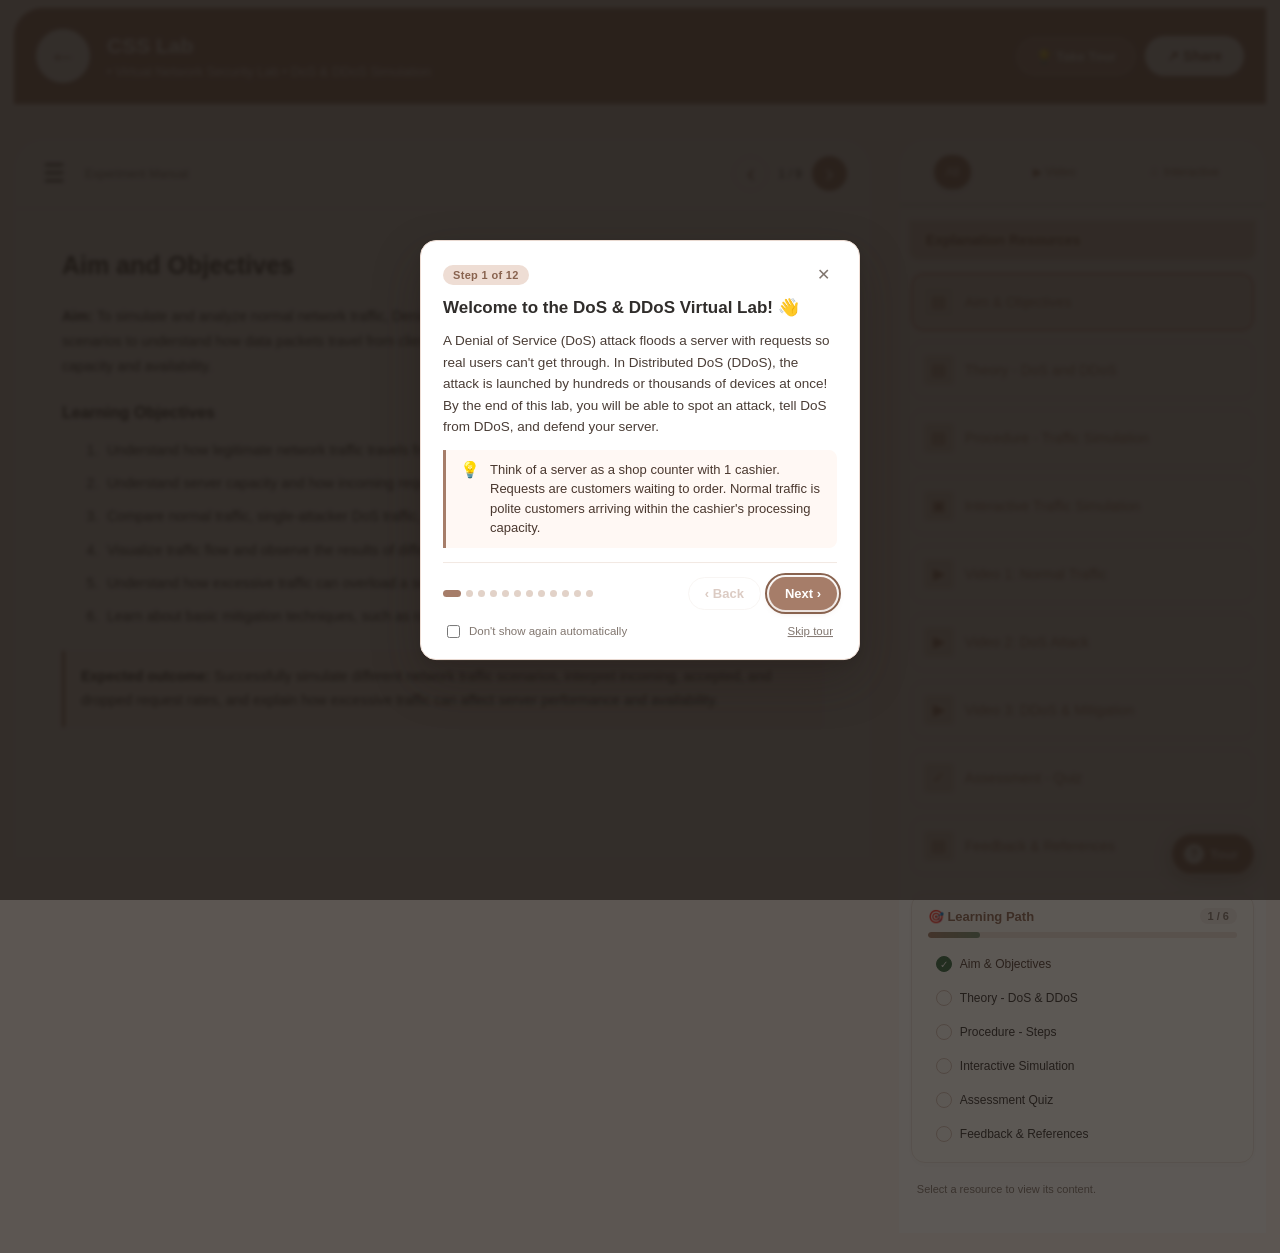
==== commit ef5a878a: "feat: add guided onboarding tour and learning path progress tracker" ====
--- a/frontend/index.html
+++ b/frontend/index.html
@@ -15,7 +15,10 @@
         <h1>CSS Lab</h1>
         <p>• Virtual Network Security Lab • DoS & DDoS Simulation</p>
     </div>
-    <button class="share-button" id="shareButton">↗ Share</button>
+    <div class="topbar-actions">
+        <button class="tour-header-button" id="startTourButton" aria-label="Take Guided Tour">💡 Take Tour</button>
+        <button class="share-button" id="shareButton">↗ Share</button>
+    </div>
 </header>
 
 <main class="workspace">
@@ -811,8 +814,69 @@
         </div>
         <div class="resource-heading">Explanation Resources</div>
         <div id="resourceList" class="resource-list"></div>
+
+        <!-- Learning Path Progress Checklist -->
+        <div class="learning-path-card" id="learningPathCard" aria-label="Learning Path Progress">
+            <div class="learning-path-head">
+                <span class="learning-path-title">🎯 Learning Path</span>
+                <span class="learning-path-count" id="learningPathCount">0 / 6</span>
+            </div>
+            <div class="learning-progress-track" role="progressbar" aria-label="Learning progress" aria-valuemin="0" aria-valuemax="100" aria-valuenow="0" id="learningProgressBar">
+                <div class="learning-progress-fill" id="learningProgressFill"></div>
+            </div>
+            <ul class="learning-path-list" id="learningPathList">
+                <!-- dynamically populated with checkmarks for sections -->
+            </ul>
+        </div>
+
         <p class="resource-note">Select a resource to view its content.</p>
     </aside>
 </main>
+
+<!-- Persistent Floating "?" Help Button -->
+<button class="floating-help-btn" id="floatingHelpBtn" aria-label="Replay guided lab tour" title="Take guided lab tour (re-opens anytime)">
+    <span class="help-icon" aria-hidden="true">?</span>
+    <span class="help-text">Tour</span>
+</button>
+
+<!-- Guided Onboarding Tour Spotlight & Dialog -->
+<div class="tour-overlay" id="tourOverlay" hidden role="dialog" aria-modal="true" aria-labelledby="tourTitle" aria-describedby="tourText">
+    <div class="tour-backdrop" id="tourBackdrop" aria-hidden="true"></div>
+    <div class="tour-spotlight" id="tourSpotlight" aria-hidden="true"></div>
+
+    <div class="tour-tooltip" id="tourTooltip" role="document">
+        <div class="tour-arrow" id="tourArrow" aria-hidden="true"></div>
+        <div class="tour-card-header">
+            <span class="tour-badge" id="tourBadge">Step 1 of 12</span>
+            <button class="tour-close-btn" id="tourCloseBtn" aria-label="Skip tour" title="Skip tour (Esc)">✕</button>
+        </div>
+        <div class="tour-card-body">
+            <h3 class="tour-title" id="tourTitle">Welcome to the Lab!</h3>
+            <p class="tour-text" id="tourText"></p>
+            <div class="tour-analogy-box" id="tourAnalogyBox" hidden>
+                <span class="tour-analogy-icon" aria-hidden="true">💡</span>
+                <span class="tour-analogy-text" id="tourAnalogyText"></span>
+            </div>
+            <div class="tour-finish-actions" id="tourFinishActions" hidden>
+                <button type="button" class="tour-finish-btn primary" id="tourStartSimBtn">🎮 Start with the Simulation</button>
+                <button type="button" class="tour-finish-btn secondary" id="tourStartAimBtn">📖 Start from Aim & Objectives</button>
+            </div>
+        </div>
+        <div class="tour-card-footer" id="tourStandardFooter">
+            <div class="tour-dots" id="tourDots" aria-label="Tour progress dots"></div>
+            <div class="tour-actions">
+                <button type="button" class="tour-btn tour-btn-back" id="tourBackBtn">‹ Back</button>
+                <button type="button" class="tour-btn tour-btn-next" id="tourNextBtn">Next ›</button>
+            </div>
+        </div>
+        <div class="tour-card-meta">
+            <label class="tour-checkbox-label">
+                <input type="checkbox" id="tourDontShowCheck">
+                <span>Don't show again automatically</span>
+            </label>
+            <button type="button" class="tour-skip-btn" id="tourSkipBtn">Skip tour</button>
+        </div>
+    </div>
+</div>
 </body>
 </html>
--- a/frontend/style.css
+++ b/frontend/style.css
@@ -58,6 +58,37 @@
 .brand h1 { margin: 0 0 6px; font-size: 21px; }
 .brand p { margin: 0; font-size: 13px; opacity: .94; }
 
+.topbar-actions {
+    display: flex;
+    align-items: center;
+    gap: 10px;
+}
+
+.tour-header-button {
+    border: 1px solid rgba(255, 255, 255, 0.45);
+    border-radius: 24px;
+    padding: 10px 18px;
+    background: rgba(255, 255, 255, 0.18);
+    color: white;
+    font-weight: 600;
+    font-size: 13px;
+    white-space: nowrap;
+    cursor: pointer;
+    transition: all 0.2s ease;
+    display: inline-flex;
+    align-items: center;
+    gap: 6px;
+    backdrop-filter: blur(4px);
+}
+
+.tour-header-button:hover {
+    background: white;
+    color: var(--brown-dark);
+    border-color: white;
+    box-shadow: 0 2px 8px rgba(0, 0, 0, 0.16);
+    transform: translateY(-1px);
+}
+
 .share-button {
     border: 0;
     border-radius: 24px;
@@ -65,6 +96,14 @@
     background: white;
     color: var(--brown-dark);
     white-space: nowrap;
+    cursor: pointer;
+    font-weight: 600;
+    transition: all 0.2s ease;
+}
+
+.share-button:hover {
+    box-shadow: 0 2px 8px rgba(0, 0, 0, 0.14);
+    transform: translateY(-1px);
 }
 
 .workspace {
@@ -1395,3 +1434,543 @@
     border-color: var(--brown);
     box-shadow: 0 2px 6px rgba(166, 125, 105, 0.3);
 }
+
+/* ==========================================
+   LEARNING PATH PROGRESS CHECKLIST
+   ========================================== */
+.learning-path-card {
+    margin: 18px 12px 14px;
+    padding: 14px 16px;
+    background: #fffdfb;
+    border: 1px solid var(--border);
+    border-radius: 14px;
+    box-shadow: 0 2px 6px rgba(48, 45, 43, 0.04);
+}
+
+.learning-path-head {
+    display: flex;
+    justify-content: space-between;
+    align-items: center;
+    margin-bottom: 8px;
+}
+
+.learning-path-title {
+    font-size: 13px;
+    font-weight: 700;
+    color: var(--brown-dark);
+}
+
+.learning-path-count {
+    font-size: 11px;
+    font-weight: 700;
+    color: var(--muted);
+    background: #f4efec;
+    padding: 2px 8px;
+    border-radius: 12px;
+}
+
+.learning-progress-track {
+    width: 100%;
+    height: 6px;
+    background: #f0e5dd;
+    border-radius: 4px;
+    overflow: hidden;
+    margin-bottom: 12px;
+}
+
+.learning-progress-fill {
+    width: 0%;
+    height: 100%;
+    background: linear-gradient(90deg, var(--brown), #6f8f72);
+    border-radius: 4px;
+    transition: width 0.3s ease;
+}
+
+.learning-path-list {
+    list-style: none;
+    margin: 0;
+    padding: 0;
+    display: flex;
+    flex-direction: column;
+    gap: 6px;
+}
+
+.learning-item {
+    display: flex;
+    align-items: center;
+    gap: 8px;
+    font-size: 12px;
+    color: var(--text);
+    padding: 6px 8px;
+    border-radius: 6px;
+    cursor: pointer;
+    transition: background 0.15s ease;
+}
+
+.learning-item:hover {
+    background: var(--cream);
+    color: var(--brown-dark);
+}
+
+.learning-check {
+    width: 16px;
+    height: 16px;
+    border-radius: 50%;
+    border: 1.5px solid #d4c2b7;
+    display: grid;
+    place-items: center;
+    font-size: 10px;
+    color: transparent;
+    flex-shrink: 0;
+    transition: all 0.2s ease;
+}
+
+.learning-item.completed .learning-check {
+    background: #2f6842;
+    border-color: #2f6842;
+    color: white;
+}
+
+.learning-item.completed span.learning-name {
+    color: #4a382f;
+    font-weight: 500;
+}
+
+/* ==========================================
+   PERSISTENT FLOATING HELP BUTTON
+   ========================================== */
+.floating-help-btn {
+    position: fixed;
+    bottom: 24px;
+    right: 24px;
+    z-index: 900;
+    display: flex;
+    align-items: center;
+    gap: 6px;
+    padding: 10px 16px 10px 12px;
+    background: var(--brown);
+    color: white;
+    border: 2px solid white;
+    border-radius: 30px;
+    box-shadow: 0 4px 18px rgba(137, 99, 79, 0.45);
+    cursor: pointer;
+    font-weight: 700;
+    font-size: 13px;
+    transition: all 0.2s cubic-bezier(0.2, 0.9, 0.3, 1);
+}
+
+.floating-help-btn:hover {
+    background: var(--brown-dark);
+    transform: translateY(-2px) scale(1.03);
+    box-shadow: 0 6px 22px rgba(137, 99, 79, 0.55);
+}
+
+.floating-help-btn .help-icon {
+    display: grid;
+    place-items: center;
+    width: 20px;
+    height: 20px;
+    background: white;
+    color: var(--brown-dark);
+    border-radius: 50%;
+    font-size: 12px;
+    font-weight: 900;
+}
+
+/* ==========================================
+   GUIDED TOUR OVERLAY & SPOTLIGHT
+   ========================================== */
+.tour-overlay {
+    position: fixed;
+    inset: 0;
+    z-index: 99990;
+    pointer-events: auto;
+}
+
+.tour-overlay[hidden] {
+    display: none !important;
+}
+
+.tour-backdrop {
+    position: fixed;
+    inset: 0;
+    background: rgba(30, 24, 20, 0.65);
+    backdrop-filter: blur(2px);
+    transition: opacity 0.3s ease;
+    z-index: 99991;
+}
+
+/* Spotlight cut-out with box shadow */
+.tour-spotlight {
+    position: fixed;
+    z-index: 99992;
+    border-radius: 12px;
+    pointer-events: none;
+    box-shadow: 0 0 0 9999px rgba(30, 24, 20, 0.68),
+                0 0 0 4px #a67d69,
+                0 0 20px rgba(166, 125, 105, 0.6);
+    transition: top 0.35s cubic-bezier(0.2, 0.9, 0.3, 1),
+                left 0.35s cubic-bezier(0.2, 0.9, 0.3, 1),
+                width 0.35s cubic-bezier(0.2, 0.9, 0.3, 1),
+                height 0.35s cubic-bezier(0.2, 0.9, 0.3, 1),
+                border-radius 0.35s ease;
+    animation: tourPulse 2.2s infinite ease-in-out;
+}
+
+@keyframes tourPulse {
+    0%, 100% {
+        box-shadow: 0 0 0 9999px rgba(30, 24, 20, 0.68),
+                    0 0 0 3px #a67d69,
+                    0 0 16px rgba(166, 125, 105, 0.4);
+    }
+    50% {
+        box-shadow: 0 0 0 9999px rgba(30, 24, 20, 0.68),
+                    0 0 0 5px #c99a3e,
+                    0 0 28px rgba(201, 154, 62, 0.6);
+    }
+}
+
+.tour-spotlight.centered {
+    top: 50% !important;
+    left: 50% !important;
+    width: 0 !important;
+    height: 0 !important;
+    box-shadow: 0 0 0 9999px rgba(30, 24, 20, 0.72) !important;
+    animation: none !important;
+}
+
+/* Tour Tooltip Card */
+.tour-tooltip {
+    position: fixed;
+    z-index: 99995;
+    width: min(440px, calc(100vw - 28px));
+    max-height: calc(100vh - 40px);
+    overflow-y: auto;
+    background: #ffffff;
+    border-radius: 16px;
+    border: 1px solid #eeddd4;
+    box-shadow: 0 20px 48px rgba(35, 28, 24, 0.3), 0 4px 14px rgba(35, 28, 24, 0.1);
+    padding: 20px 22px 18px;
+    box-sizing: border-box;
+    transition: transform 0.25s ease-out, opacity 0.25s ease-out;
+}
+
+.tour-tooltip.centered {
+    top: 50% !important;
+    left: 50% !important;
+    transform: translate(-50%, -50%) !important;
+}
+
+/* Tooltip Arrow */
+.tour-arrow {
+    position: absolute;
+    width: 14px;
+    height: 14px;
+    background: #ffffff;
+    border: 1px solid #eeddd4;
+    transform: rotate(45deg);
+    z-index: 1;
+}
+
+.tour-tooltip[data-placement="bottom"] .tour-arrow {
+    top: -8px;
+    left: 36px;
+    border-bottom: 0;
+    border-right: 0;
+}
+
+.tour-tooltip[data-placement="top"] .tour-arrow {
+    bottom: -8px;
+    left: 36px;
+    border-top: 0;
+    border-left: 0;
+}
+
+.tour-tooltip[data-placement="left"] .tour-arrow {
+    right: -8px;
+    top: 28px;
+    border-left: 0;
+    border-bottom: 0;
+}
+
+.tour-tooltip[data-placement="right"] .tour-arrow {
+    left: -8px;
+    top: 28px;
+    border-right: 0;
+    border-top: 0;
+}
+
+.tour-tooltip.centered .tour-arrow {
+    display: none;
+}
+
+/* Card Header */
+.tour-card-header {
+    display: flex;
+    justify-content: space-between;
+    align-items: center;
+    margin-bottom: 8px;
+}
+
+.tour-badge {
+    font-size: 11px;
+    font-weight: 700;
+    color: var(--brown-dark);
+    background: var(--cream-deep);
+    padding: 4px 10px;
+    border-radius: 16px;
+    letter-spacing: 0.03em;
+}
+
+.tour-close-btn {
+    border: 0;
+    background: transparent;
+    color: var(--muted);
+    font-size: 16px;
+    line-height: 1;
+    width: 28px;
+    height: 28px;
+    border-radius: 50%;
+    cursor: pointer;
+    display: grid;
+    place-items: center;
+    transition: all 0.15s ease;
+}
+
+.tour-close-btn:hover {
+    background: var(--cream);
+    color: var(--text);
+}
+
+/* Card Body */
+.tour-title {
+    margin: 6px 0 10px;
+    font-size: 17px;
+    line-height: 1.35;
+    color: var(--text);
+    font-weight: 700;
+}
+
+.tour-text {
+    margin: 0 0 12px;
+    font-size: 13.5px;
+    line-height: 1.6;
+    color: #4a3d36;
+}
+
+.tour-analogy-box {
+    display: flex;
+    gap: 10px;
+    background: #fff8f4;
+    border-left: 3.5px solid var(--brown);
+    border-radius: 0 8px 8px 0;
+    padding: 10px 14px;
+    margin: 12px 0 14px;
+    font-size: 13px;
+    line-height: 1.5;
+    color: #4a382f;
+}
+
+.tour-analogy-icon {
+    font-size: 16px;
+    flex-shrink: 0;
+    line-height: 1.3;
+}
+
+.tour-analogy-text {
+    flex: 1;
+}
+
+.tour-analogy-box[hidden],
+.tour-finish-actions[hidden],
+.tour-card-footer[hidden] {
+    display: none !important;
+}
+
+/* Finish Actions */
+.tour-finish-actions {
+    display: flex;
+    flex-direction: column;
+    gap: 10px;
+    margin: 16px 0 12px;
+}
+
+.tour-finish-btn {
+    width: 100%;
+    padding: 12px 18px;
+    border-radius: 24px;
+    font-size: 13.5px;
+    font-weight: 700;
+    cursor: pointer;
+    border: 0;
+    transition: all 0.2s ease;
+    display: flex;
+    align-items: center;
+    justify-content: center;
+    gap: 8px;
+}
+
+.tour-finish-btn.primary {
+    background: var(--brown);
+    color: white;
+    box-shadow: 0 3px 10px rgba(166, 125, 105, 0.4);
+}
+
+.tour-finish-btn.primary:hover {
+    background: var(--brown-dark);
+    transform: translateY(-1px);
+}
+
+.tour-finish-btn.secondary {
+    background: var(--cream);
+    color: var(--brown-dark);
+    border: 1px solid var(--border);
+}
+
+.tour-finish-btn.secondary:hover {
+    background: var(--cream-deep);
+    transform: translateY(-1px);
+}
+
+/* Footer & Progress Dots */
+.tour-card-footer {
+    display: flex;
+    justify-content: space-between;
+    align-items: center;
+    gap: 14px;
+    margin-top: 14px;
+    padding-top: 14px;
+    border-top: 1px solid #f2e9e2;
+}
+
+.tour-dots {
+    display: flex;
+    align-items: center;
+    gap: 5px;
+    flex-wrap: wrap;
+}
+
+.tour-dot {
+    width: 7px;
+    height: 7px;
+    border-radius: 50%;
+    background: #e2d2c8;
+    cursor: pointer;
+    border: 0;
+    padding: 0;
+    transition: all 0.2s ease;
+}
+
+.tour-dot:hover {
+    background: #cbb4a6;
+    transform: scale(1.2);
+}
+
+.tour-dot.active {
+    width: 18px;
+    border-radius: 4px;
+    background: var(--brown);
+}
+
+.tour-actions {
+    display: flex;
+    gap: 8px;
+    flex-shrink: 0;
+}
+
+.tour-btn {
+    padding: 8px 16px;
+    border-radius: 20px;
+    font-size: 13px;
+    font-weight: 700;
+    cursor: pointer;
+    transition: all 0.15s ease;
+    border: 0;
+}
+
+.tour-btn-back {
+    background: #ffffff;
+    color: var(--brown);
+    border: 1px solid var(--border);
+}
+
+.tour-btn-back:hover:not(:disabled) {
+    background: var(--cream);
+    border-color: var(--brown);
+}
+
+.tour-btn-back:disabled {
+    opacity: 0.4;
+    cursor: not-allowed;
+}
+
+.tour-btn-next {
+    background: var(--brown);
+    color: white;
+    box-shadow: 0 2px 6px rgba(166, 125, 105, 0.35);
+}
+
+.tour-btn-next:hover {
+    background: var(--brown-dark);
+    transform: translateY(-1px);
+}
+
+/* Meta: Don't show again & Skip */
+.tour-card-meta {
+    display: flex;
+    justify-content: space-between;
+    align-items: center;
+    margin-top: 12px;
+    font-size: 11.5px;
+    color: var(--muted);
+}
+
+.tour-checkbox-label {
+    display: inline-flex;
+    align-items: center;
+    gap: 6px;
+    cursor: pointer;
+    user-select: none;
+}
+
+.tour-checkbox-label input {
+    accent-color: var(--brown);
+    cursor: pointer;
+}
+
+.tour-skip-btn {
+    background: transparent;
+    border: 0;
+    color: var(--muted);
+    font-size: 11.5px;
+    text-decoration: underline;
+    cursor: pointer;
+    padding: 2px 4px;
+}
+
+.tour-skip-btn:hover {
+    color: var(--brown-dark);
+}
+
+@media (max-width: 600px) {
+    .tour-tooltip {
+        width: calc(100vw - 20px) !important;
+        left: 10px !important;
+        right: 10px !important;
+        padding: 16px 16px 14px;
+    }
+
+    .tour-dots {
+        max-width: 140px;
+    }
+}
+
+@media (prefers-reduced-motion: reduce) {
+    .tour-spotlight {
+        animation: none !important;
+        transition: none !important;
+    }
+    .tour-tooltip, .tour-btn, .learning-progress-fill, .floating-help-btn {
+        transition: none !important;
+    }
+}
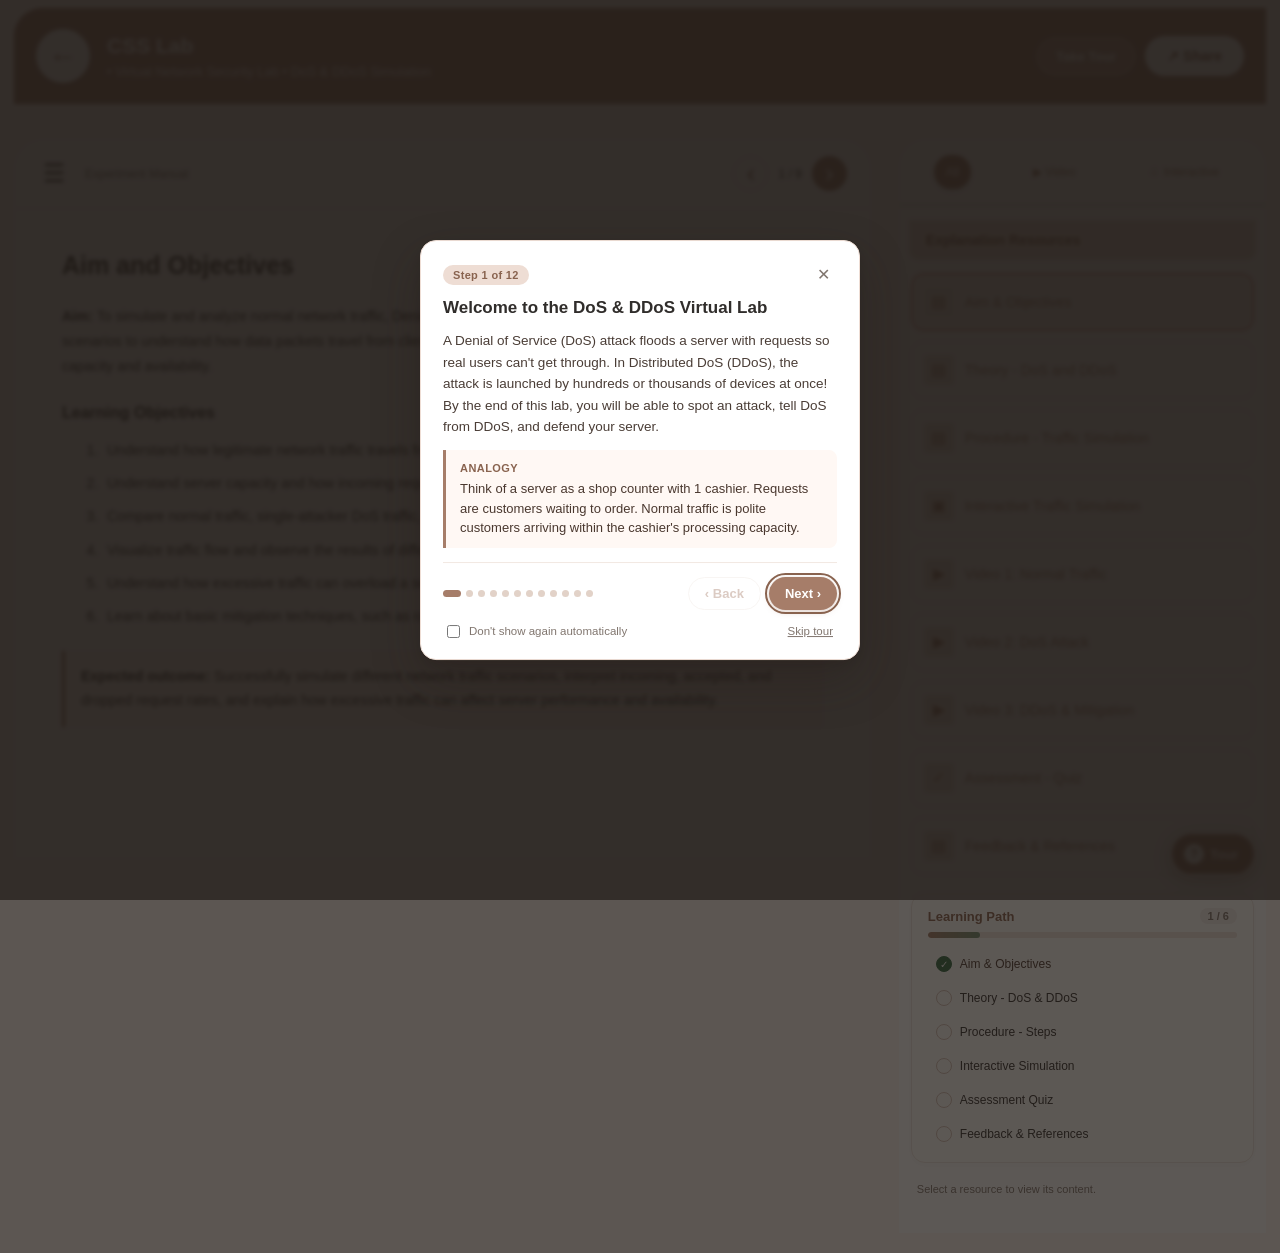
==== commit 3473e12e: "style: remove all emojis from tour and learning path" ====
--- a/frontend/index.html
+++ b/frontend/index.html
@@ -16,7 +16,7 @@
         <p>• Virtual Network Security Lab • DoS & DDoS Simulation</p>
     </div>
     <div class="topbar-actions">
-        <button class="tour-header-button" id="startTourButton" aria-label="Take Guided Tour">💡 Take Tour</button>
+        <button class="tour-header-button" id="startTourButton" aria-label="Take Guided Tour">Take Tour</button>
         <button class="share-button" id="shareButton">↗ Share</button>
     </div>
 </header>
@@ -818,7 +818,7 @@
         <!-- Learning Path Progress Checklist -->
         <div class="learning-path-card" id="learningPathCard" aria-label="Learning Path Progress">
             <div class="learning-path-head">
-                <span class="learning-path-title">🎯 Learning Path</span>
+                <span class="learning-path-title">Learning Path</span>
                 <span class="learning-path-count" id="learningPathCount">0 / 6</span>
             </div>
             <div class="learning-progress-track" role="progressbar" aria-label="Learning progress" aria-valuemin="0" aria-valuemax="100" aria-valuenow="0" id="learningProgressBar">
@@ -854,12 +854,14 @@
             <h3 class="tour-title" id="tourTitle">Welcome to the Lab!</h3>
             <p class="tour-text" id="tourText"></p>
             <div class="tour-analogy-box" id="tourAnalogyBox" hidden>
-                <span class="tour-analogy-icon" aria-hidden="true">💡</span>
-                <span class="tour-analogy-text" id="tourAnalogyText"></span>
+                <div class="tour-analogy-content">
+                    <span class="tour-analogy-label">Analogy</span>
+                    <span class="tour-analogy-text" id="tourAnalogyText"></span>
+                </div>
             </div>
             <div class="tour-finish-actions" id="tourFinishActions" hidden>
-                <button type="button" class="tour-finish-btn primary" id="tourStartSimBtn">🎮 Start with the Simulation</button>
-                <button type="button" class="tour-finish-btn secondary" id="tourStartAimBtn">📖 Start from Aim & Objectives</button>
+                <button type="button" class="tour-finish-btn primary" id="tourStartSimBtn">Start with the Simulation</button>
+                <button type="button" class="tour-finish-btn secondary" id="tourStartAimBtn">Start from Aim & Objectives</button>
             </div>
         </div>
         <div class="tour-card-footer" id="tourStandardFooter">
--- a/frontend/style.css
+++ b/frontend/style.css
@@ -1759,8 +1759,7 @@
 }
 
 .tour-analogy-box {
-    display: flex;
-    gap: 10px;
+    display: block;
     background: #fff8f4;
     border-left: 3.5px solid var(--brown);
     border-radius: 0 8px 8px 0;
@@ -1771,14 +1770,23 @@
     color: #4a382f;
 }
 
-.tour-analogy-icon {
-    font-size: 16px;
-    flex-shrink: 0;
-    line-height: 1.3;
+.tour-analogy-content {
+    display: flex;
+    flex-direction: column;
+    gap: 3px;
+}
+
+.tour-analogy-label {
+    font-size: 11px;
+    font-weight: 700;
+    text-transform: uppercase;
+    letter-spacing: 0.04em;
+    color: var(--brown-dark);
 }
 
 .tour-analogy-text {
-    flex: 1;
+    font-size: 13px;
+    line-height: 1.5;
 }
 
 .tour-analogy-box[hidden],
